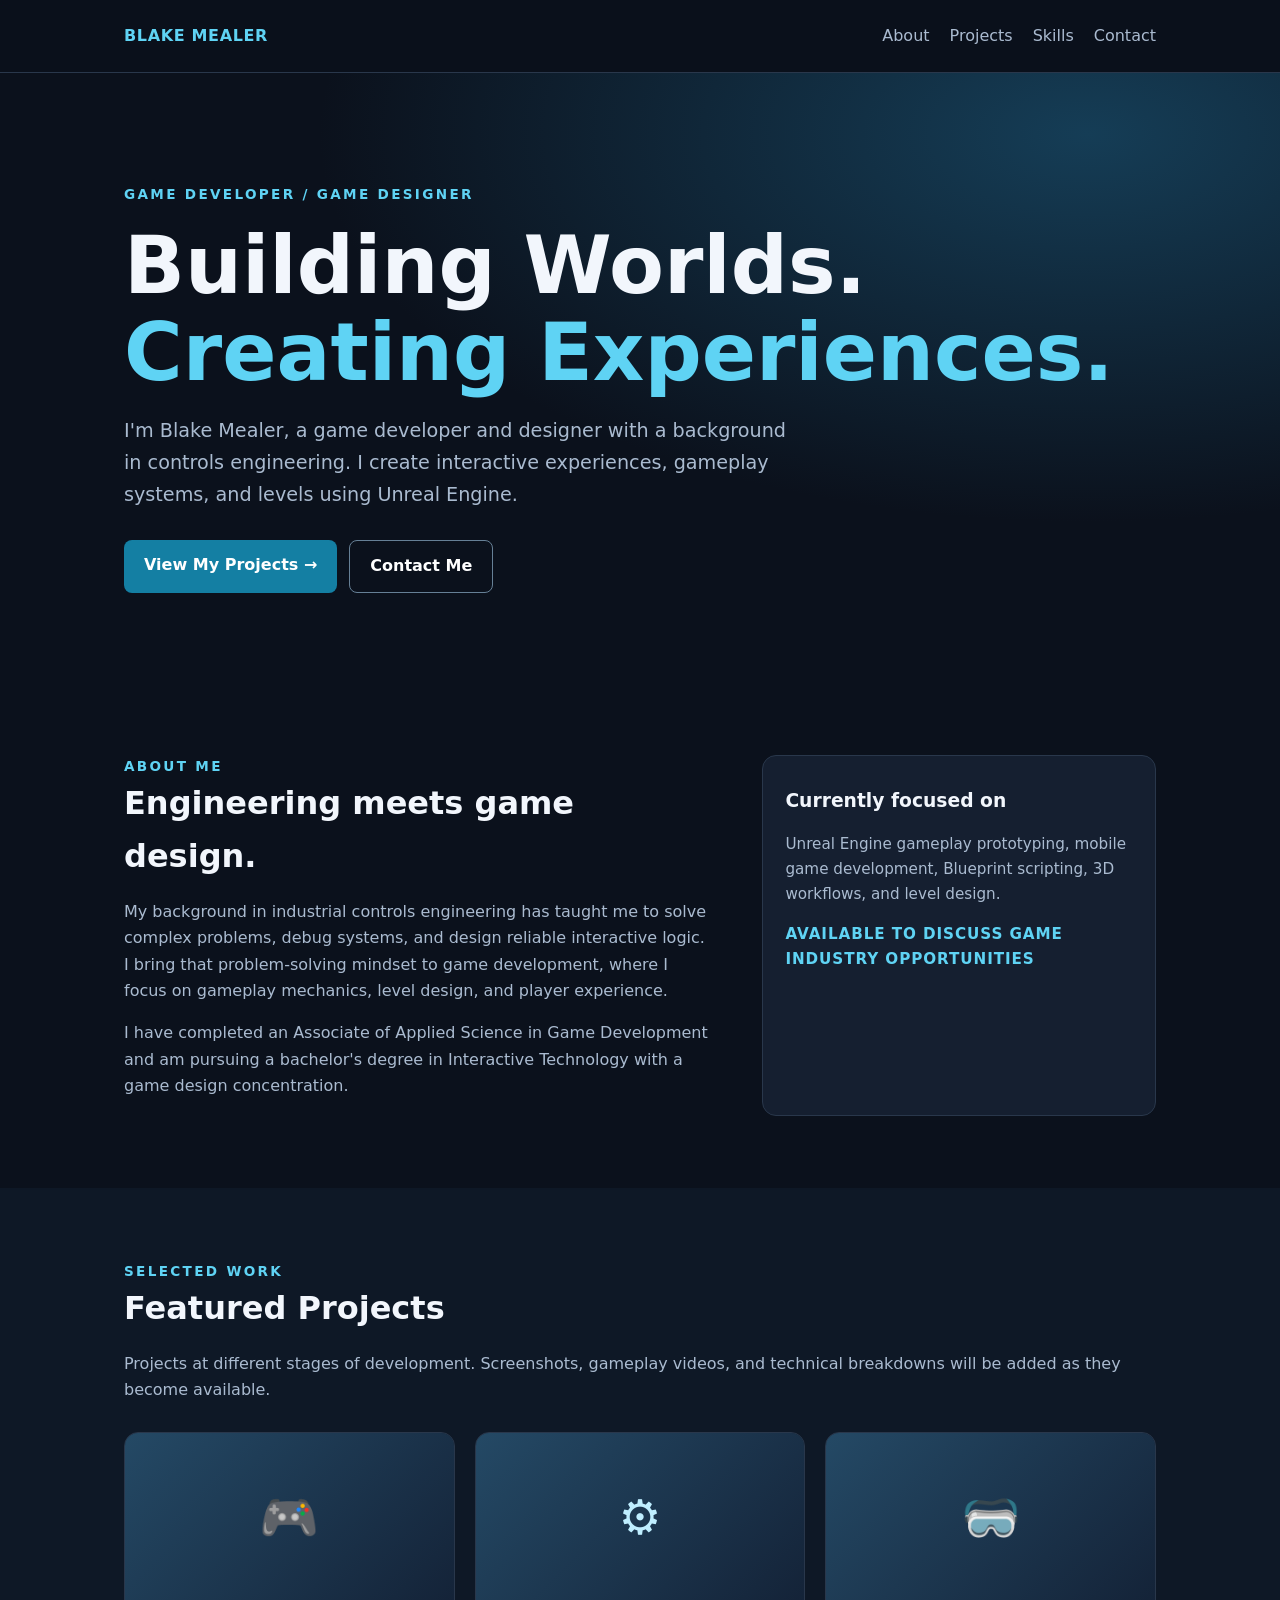
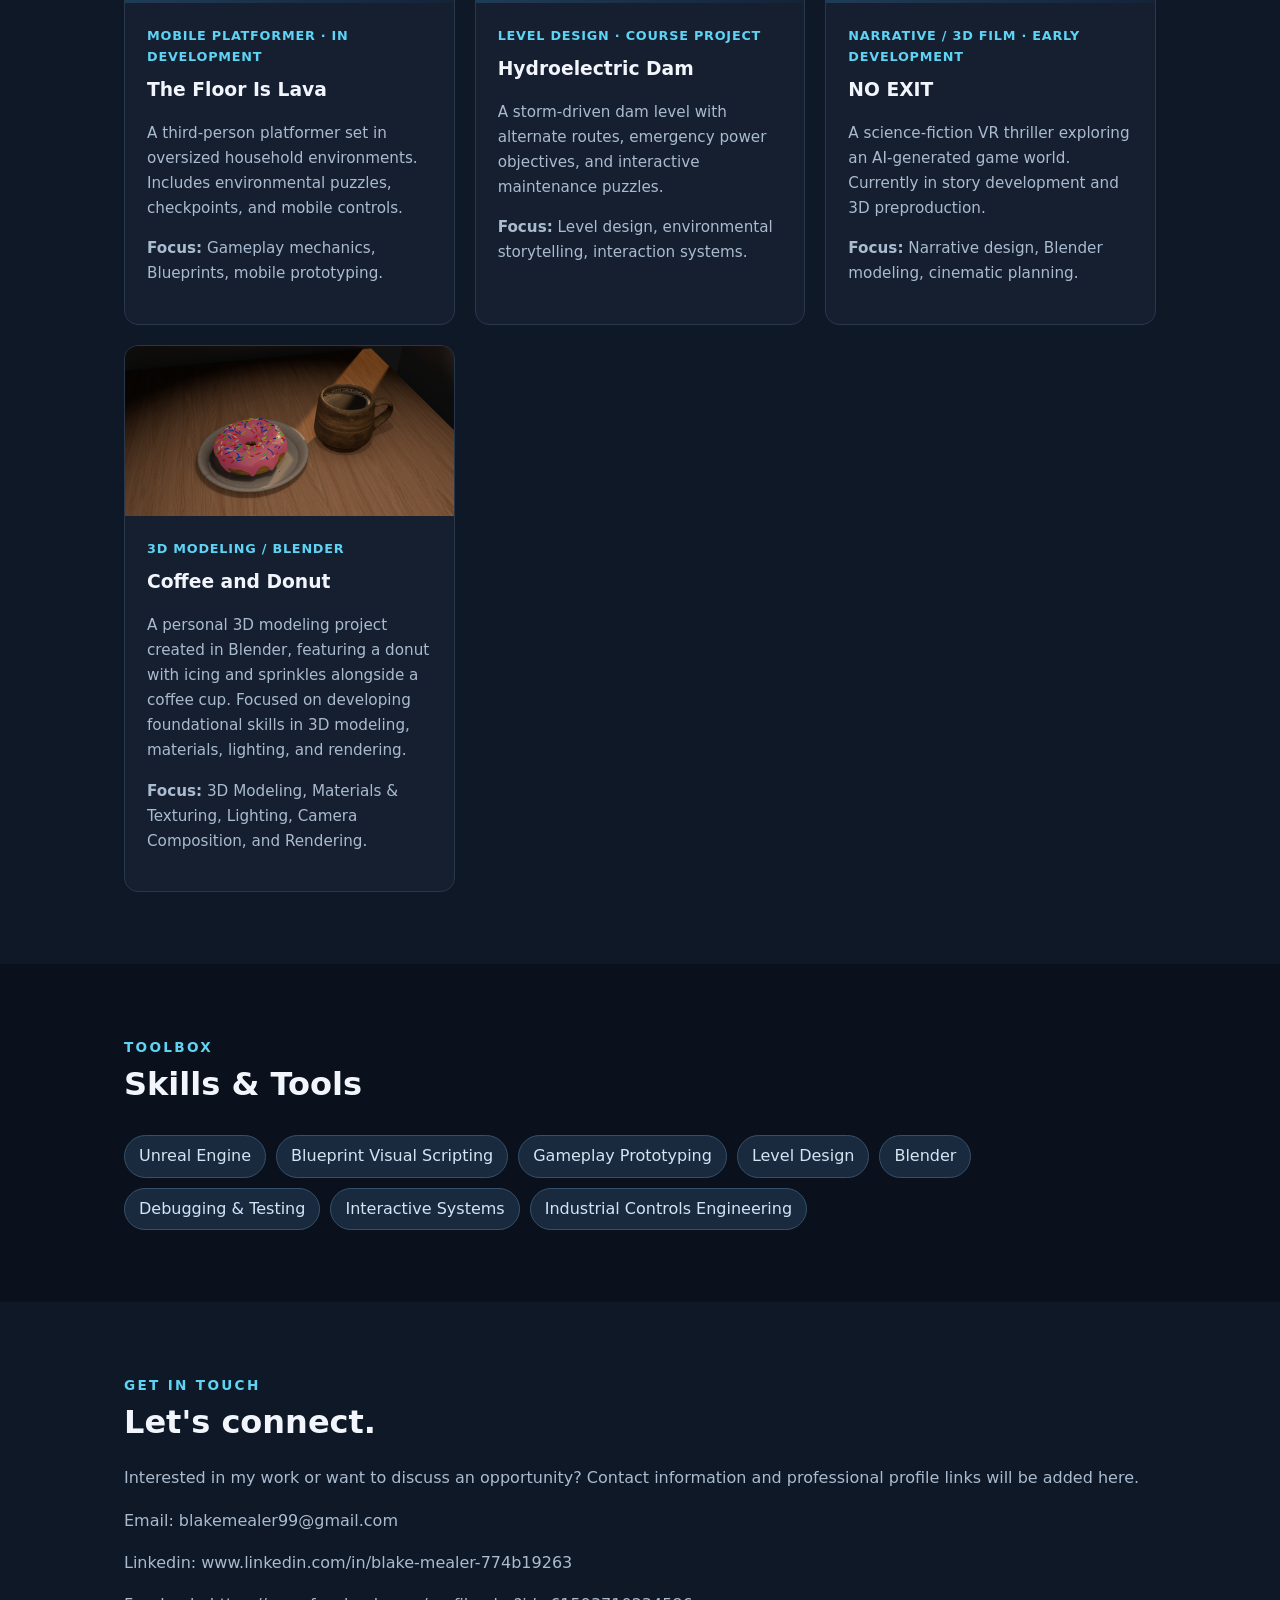
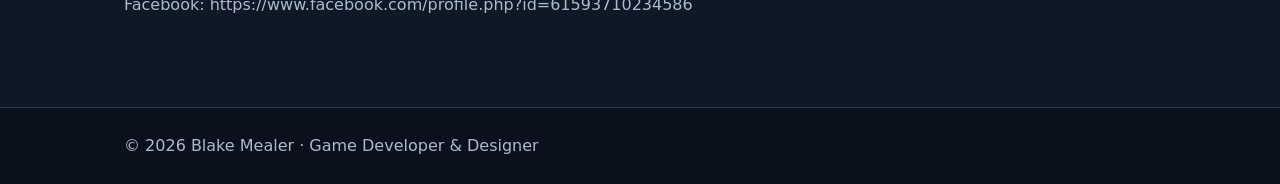
==== index.html @ 9ed9c58c "Remove duplicate footer section in index.html" ====
<!doctype html>
<html lang="en">
<head>
<meta charset="utf-8"><meta name="viewport" content="width=device-width,initial-scale=1">
<meta name="description" content="Blake Mealer — Game Developer & Designer. Unreal Engine gameplay, level design, and interactive experiences.">
<title>Blake Mealer | Game Developer & Designer</title>
<style>
:root{color-scheme:dark;--bg:#0b111c;--panel:#151f30;--line:#29374b;--text:#f2f6fc;--muted:#aabbd0;--accent:#5fd3f4}*{box-sizing:border-box}html{scroll-behavior:smooth}body{margin:0;background:var(--bg);color:var(--text);font:16px/1.65 system-ui,-apple-system,Segoe UI,sans-serif}a{color:var(--accent)}.wrap{max-width:1080px;margin:auto;padding:0 24px}header{border-bottom:1px solid var(--line);background:#0b111cef;position:sticky;top:0;z-index:2}nav{display:flex;justify-content:space-between;align-items:center;gap:18px;min-height:72px}nav strong{color:var(--accent);letter-spacing:.04em}nav .links{display:flex;gap:20px;flex-wrap:wrap}nav a{text-decoration:none;color:var(--muted)}nav a:hover{color:var(--accent)}.hero{padding:110px 0 90px;background:radial-gradient(ellipse at 85% 10%,#153d56 0%,transparent 50%)}.eyebrow{color:var(--accent);font-size:.85rem;font-weight:750;letter-spacing:.17em;text-transform:uppercase}h1{font-size:clamp(2.8rem,7vw,5rem);line-height:1.08;margin:18px 0}h1 span{color:var(--accent)}.lead{font-size:1.2rem;max-width:680px;color:var(--muted)}.buttons{display:flex;gap:12px;flex-wrap:wrap;margin-top:30px}.btn{display:inline-block;border-radius:8px;background:#147fa3;color:white;padding:12px 20px;text-decoration:none;font-weight:700}.btn.secondary{background:transparent;border:1px solid #668096}section{padding:72px 0}h2{font-size:2rem;margin:0 0 16px}p{color:var(--muted)}.grid{display:grid;grid-template-columns:repeat(3,minmax(0,1fr));gap:20px;margin-top:28px}.card{background:var(--panel);border:1px solid var(--line);border-radius:14px;overflow:hidden}.art{height:170px;display:flex;align-items:center;justify-content:center;background:linear-gradient(135deg,#244965,#142338);color:#bfeeff;font-size:3rem}.card .inner{padding:22px}.tag{color:var(--accent);font-size:.8rem;font-weight:700;letter-spacing:.06em;text-transform:uppercase}.card h3{margin:8px 0}.card p{font-size:.95rem}.chips{display:flex;flex-wrap:wrap;gap:10px;margin-top:24px}.chip{background:#192a3e;border:1px solid #34516b;border-radius:999px;padding:7px 14px;color:#d3e4f3}.split{display:grid;grid-template-columns:1.2fr .8fr;gap:48px}.muted{color:var(--muted)}footer{border-top:1px solid var(--line);padding:25px 0;color:var(--muted)}@media(max-width:750px){.grid,.split{grid-template-columns:1fr}.hero{padding:75px 0}nav{align-items:flex-start;flex-direction:column;padding:15px 0}.grid{gap:14px}section{padding:52px 0}}
</style>
</head>
<body>
<header><nav class="wrap"><strong>BLAKE MEALER</strong><div class="links"><a href="#about">About</a><a href="#projects">Projects</a><a href="#skills">Skills</a><a href="#contact">Contact</a></div></nav></header>
<main>
<div class="hero"><div class="wrap"><div class="eyebrow">Game Developer / Game Designer</div><h1>Building Worlds.<br><span>Creating Experiences.</span></h1><p class="lead">I'm Blake Mealer, a game developer and designer with a background in controls engineering. I create interactive experiences, gameplay systems, and levels using Unreal Engine.</p><div class="buttons"><a class="btn" href="#projects">View My Projects →</a><a class="btn secondary" href="#contact">Contact Me</a></div></div></div>
<section id="about"><div class="wrap split"><div><div class="eyebrow">About Me</div><h2>Engineering meets game design.</h2><p>My background in industrial controls engineering has taught me to solve complex problems, debug systems, and design reliable interactive logic. I bring that problem-solving mindset to game development, where I focus on gameplay mechanics, level design, and player experience.</p><p>I have completed an Associate of Applied Science in Game Development and am pursuing a bachelor's degree in Interactive Technology with a game design concentration.</p></div><div class="card"><div class="inner"><h3>Currently focused on</h3><p>Unreal Engine gameplay prototyping, mobile game development, Blueprint scripting, 3D workflows, and level design.</p><p class="tag">Available to discuss game industry opportunities</p></div></div></div></section>
<section id="projects" style="background:#0e1826"><div class="wrap"><div class="eyebrow">Selected Work</div><h2>Featured Projects</h2><p>Projects at different stages of development. Screenshots, gameplay videos, and technical breakdowns will be added as they become available.</p><div class="grid">
<article class="card"><div class="art" aria-hidden="true">🎮</div><div class="inner"><div class="tag">Mobile platformer · In development</div><h3>The Floor Is Lava</h3><p>A third-person platformer set in oversized household environments. Includes environmental puzzles, checkpoints, and mobile controls.</p><p><strong>Focus:</strong> Gameplay mechanics, Blueprints, mobile prototyping.</p></div></article>
<article class="card"><div class="art" aria-hidden="true">⚙️</div><div class="inner"><div class="tag">Level design · Course project</div><h3>Hydroelectric Dam</h3><p>A storm-driven dam level with alternate routes, emergency power objectives, and interactive maintenance puzzles.</p><p><strong>Focus:</strong> Level design, environmental storytelling, interaction systems.</p></div></article>
<article class="card"><div class="art" aria-hidden="true">🥽</div><div class="inner"><div class="tag">Narrative / 3D film · Early development</div><h3>NO EXIT</h3><p>A science-fiction VR thriller exploring an AI-generated game world. Currently in story development and 3D preproduction.</p><p><strong>Focus:</strong> Narrative design, Blender modeling, cinematic planning.</p></div></article>
<article class="card"><div class="art">
  <img
    src="Donut-and-Coffee.png"
    alt="Blender 3D render of a coffee up and donut"
    style="width:100%; height:100%; object-fit:cover;"
    >
</div>
  <div class="inner"><div class="tag">3D Modeling / Blender</div><h3>Coffee and Donut</h3><p>A personal 3D modeling project created in Blender, featuring a donut with icing and sprinkles alongside a coffee cup. Focused on developing foundational skills in 3D modeling, materials, lighting, and rendering.</p><p><strong>Focus:</strong> 3D Modeling, Materials &amp; Texturing, Lighting, Camera Composition, and Rendering.</p></div></article>
</div></div></section>
<section id="skills"><div class="wrap"><div class="eyebrow">Toolbox</div><h2>Skills & Tools</h2><div class="chips"><span class="chip">Unreal Engine</span><span class="chip">Blueprint Visual Scripting</span><span class="chip">Gameplay Prototyping</span><span class="chip">Level Design</span><span class="chip">Blender</span><span class="chip">Debugging & Testing</span><span class="chip">Interactive Systems</span><span class="chip">Industrial Controls Engineering</span></div></div></section>
<section id="contact" style="background:#0e1826"><div class="wrap"><div class="eyebrow">Get In Touch</div><h2>Let's connect.</h2><p>Interested in my work or want to discuss an opportunity? Contact information and professional profile links will be added here.</p><p class="muted">Email: blakemealer99@gmail.com</p>
  <p class="muted">Linkedin: www.linkedin.com/in/blake-mealer-774b19263 </p>
  <p class="muted">Facebook: https://www.facebook.com/profile.php?id=61593710234586 </p></div></section>
</main><footer><div class="wrap">© 2026 Blake Mealer · Game Developer & Designer</div></footer>
</body></html>
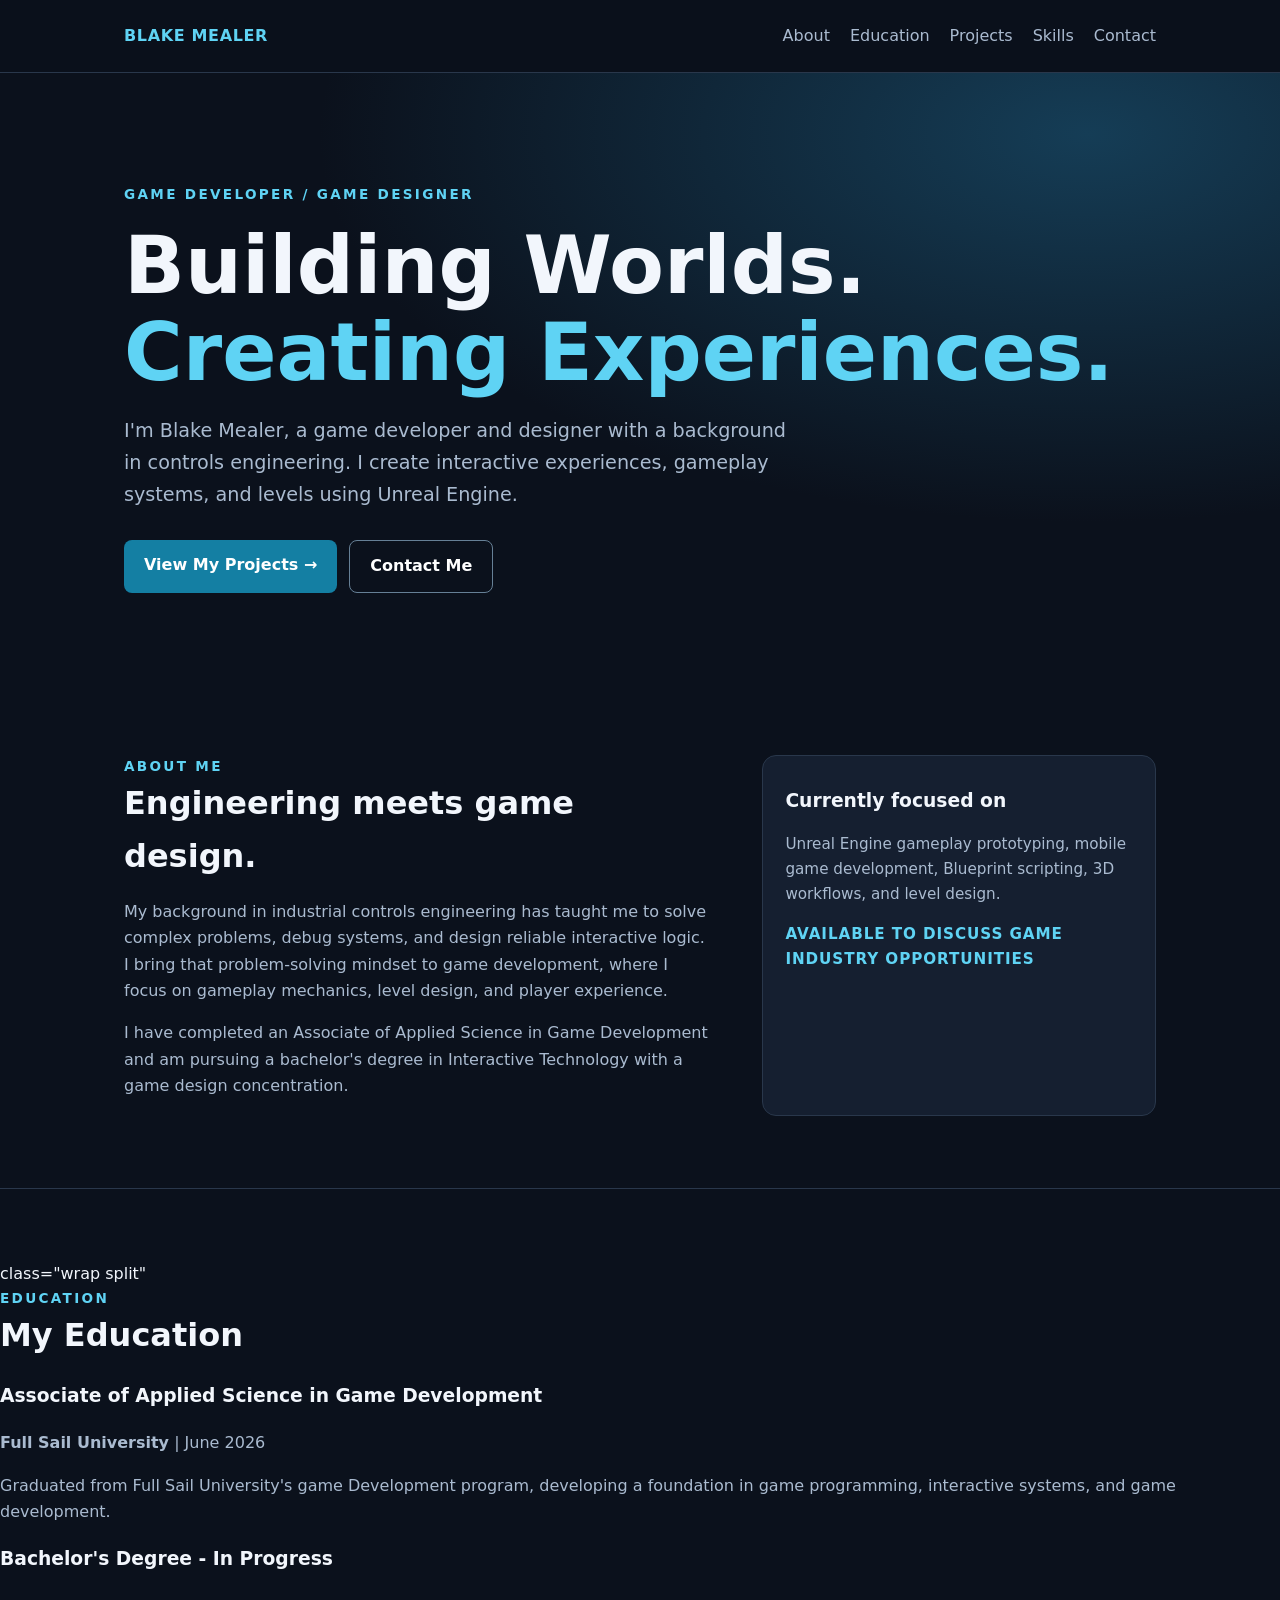
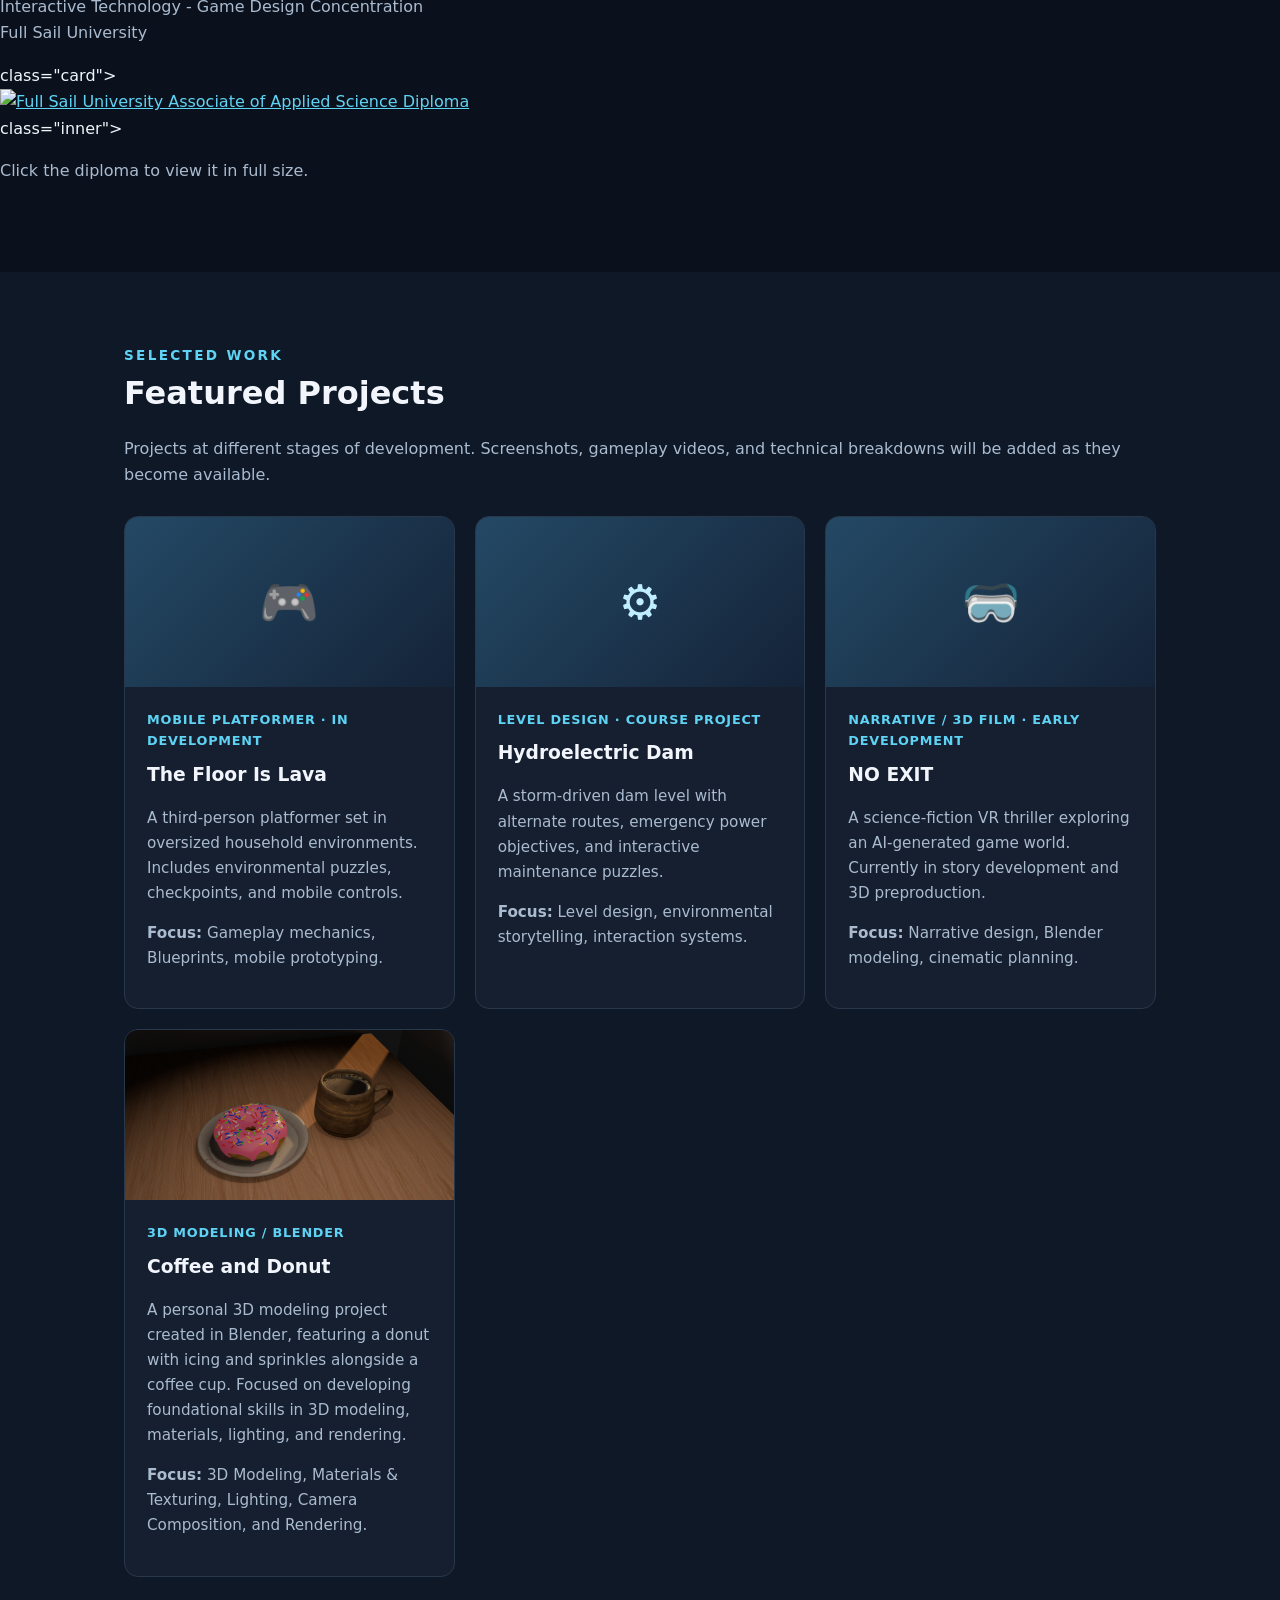
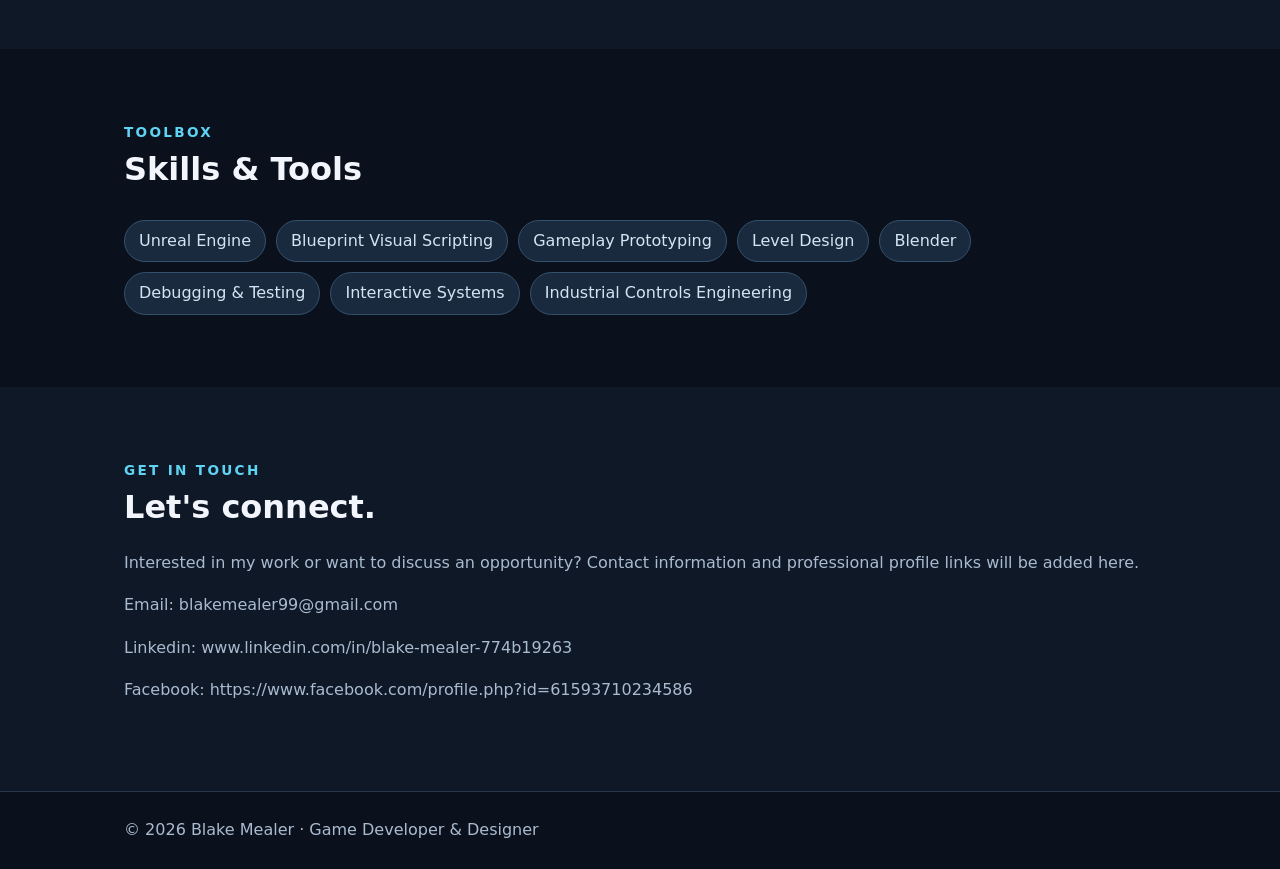
==== commit 9a6978fa: "Add education section to index.html Added education section with details about academic background." ====
--- a/index.html
+++ b/index.html
@@ -9,10 +9,46 @@
 </style>
 </head>
 <body>
-<header><nav class="wrap"><strong>BLAKE MEALER</strong><div class="links"><a href="#about">About</a><a href="#projects">Projects</a><a href="#skills">Skills</a><a href="#contact">Contact</a></div></nav></header>
+<header><nav class="wrap"><strong>BLAKE MEALER</strong><div class="links"><a href="#about">About</a><a href="3education">Education</a><a href="#projects">Projects</a><a href="#skills">Skills</a><a href="#contact">Contact</a></div></nav></header>
 <main>
 <div class="hero"><div class="wrap"><div class="eyebrow">Game Developer / Game Designer</div><h1>Building Worlds.<br><span>Creating Experiences.</span></h1><p class="lead">I'm Blake Mealer, a game developer and designer with a background in controls engineering. I create interactive experiences, gameplay systems, and levels using Unreal Engine.</p><div class="buttons"><a class="btn" href="#projects">View My Projects →</a><a class="btn secondary" href="#contact">Contact Me</a></div></div></div>
 <section id="about"><div class="wrap split"><div><div class="eyebrow">About Me</div><h2>Engineering meets game design.</h2><p>My background in industrial controls engineering has taught me to solve complex problems, debug systems, and design reliable interactive logic. I bring that problem-solving mindset to game development, where I focus on gameplay mechanics, level design, and player experience.</p><p>I have completed an Associate of Applied Science in Game Development and am pursuing a bachelor's degree in Interactive Technology with a game design concentration.</p></div><div class="card"><div class="inner"><h3>Currently focused on</h3><p>Unreal Engine gameplay prototyping, mobile game development, Blueprint scripting, 3D workflows, and level design.</p><p class="tag">Available to discuss game industry opportunities</p></div></div></div></section>
+
+<section id="education" style="border-top:1px solid #29374b;">
+  <div> class="wrap split"</div>
+
+    <div>
+      <div class="eyebrow">Education</div>
+      <h2>My Education</h2>
+
+      <h3>Associate of Applied Science in Game Development</h3>
+      <p><strong>Full Sail University</strong> | June 2026</p>
+      <p>
+        Graduated from Full Sail University's game Development program, developing a foundation in game programming, interactive systems, and game development.
+      </p>
+
+      <h3>Bachelor's Degree - In Progress</h3>
+      <p>
+        Interactive Technology - Game Design Concentration<br>
+        Full Sail University
+      </p>
+    </div>
+
+    <div> class="card">
+      <a href="degree.jpeg" target="_blank" rel="noopener noreferrer">
+    <img
+      src="degree.jpeg"
+      alt="Full Sail University Associate of Applied Science Diploma"
+      style="display:block;width;100%;height:auto;"
+    >
+      </a>
+      <div> class="inner">
+        <p>Click the diploma to view it in full size.</p>
+      </div>
+    </div>
+
+  </div>
+</section>
 <section id="projects" style="background:#0e1826"><div class="wrap"><div class="eyebrow">Selected Work</div><h2>Featured Projects</h2><p>Projects at different stages of development. Screenshots, gameplay videos, and technical breakdowns will be added as they become available.</p><div class="grid">
 <article class="card"><div class="art" aria-hidden="true">🎮</div><div class="inner"><div class="tag">Mobile platformer · In development</div><h3>The Floor Is Lava</h3><p>A third-person platformer set in oversized household environments. Includes environmental puzzles, checkpoints, and mobile controls.</p><p><strong>Focus:</strong> Gameplay mechanics, Blueprints, mobile prototyping.</p></div></article>
 <article class="card"><div class="art" aria-hidden="true">⚙️</div><div class="inner"><div class="tag">Level design · Course project</div><h3>Hydroelectric Dam</h3><p>A storm-driven dam level with alternate routes, emergency power objectives, and interactive maintenance puzzles.</p><p><strong>Focus:</strong> Level design, environmental storytelling, interaction systems.</p></div></article>
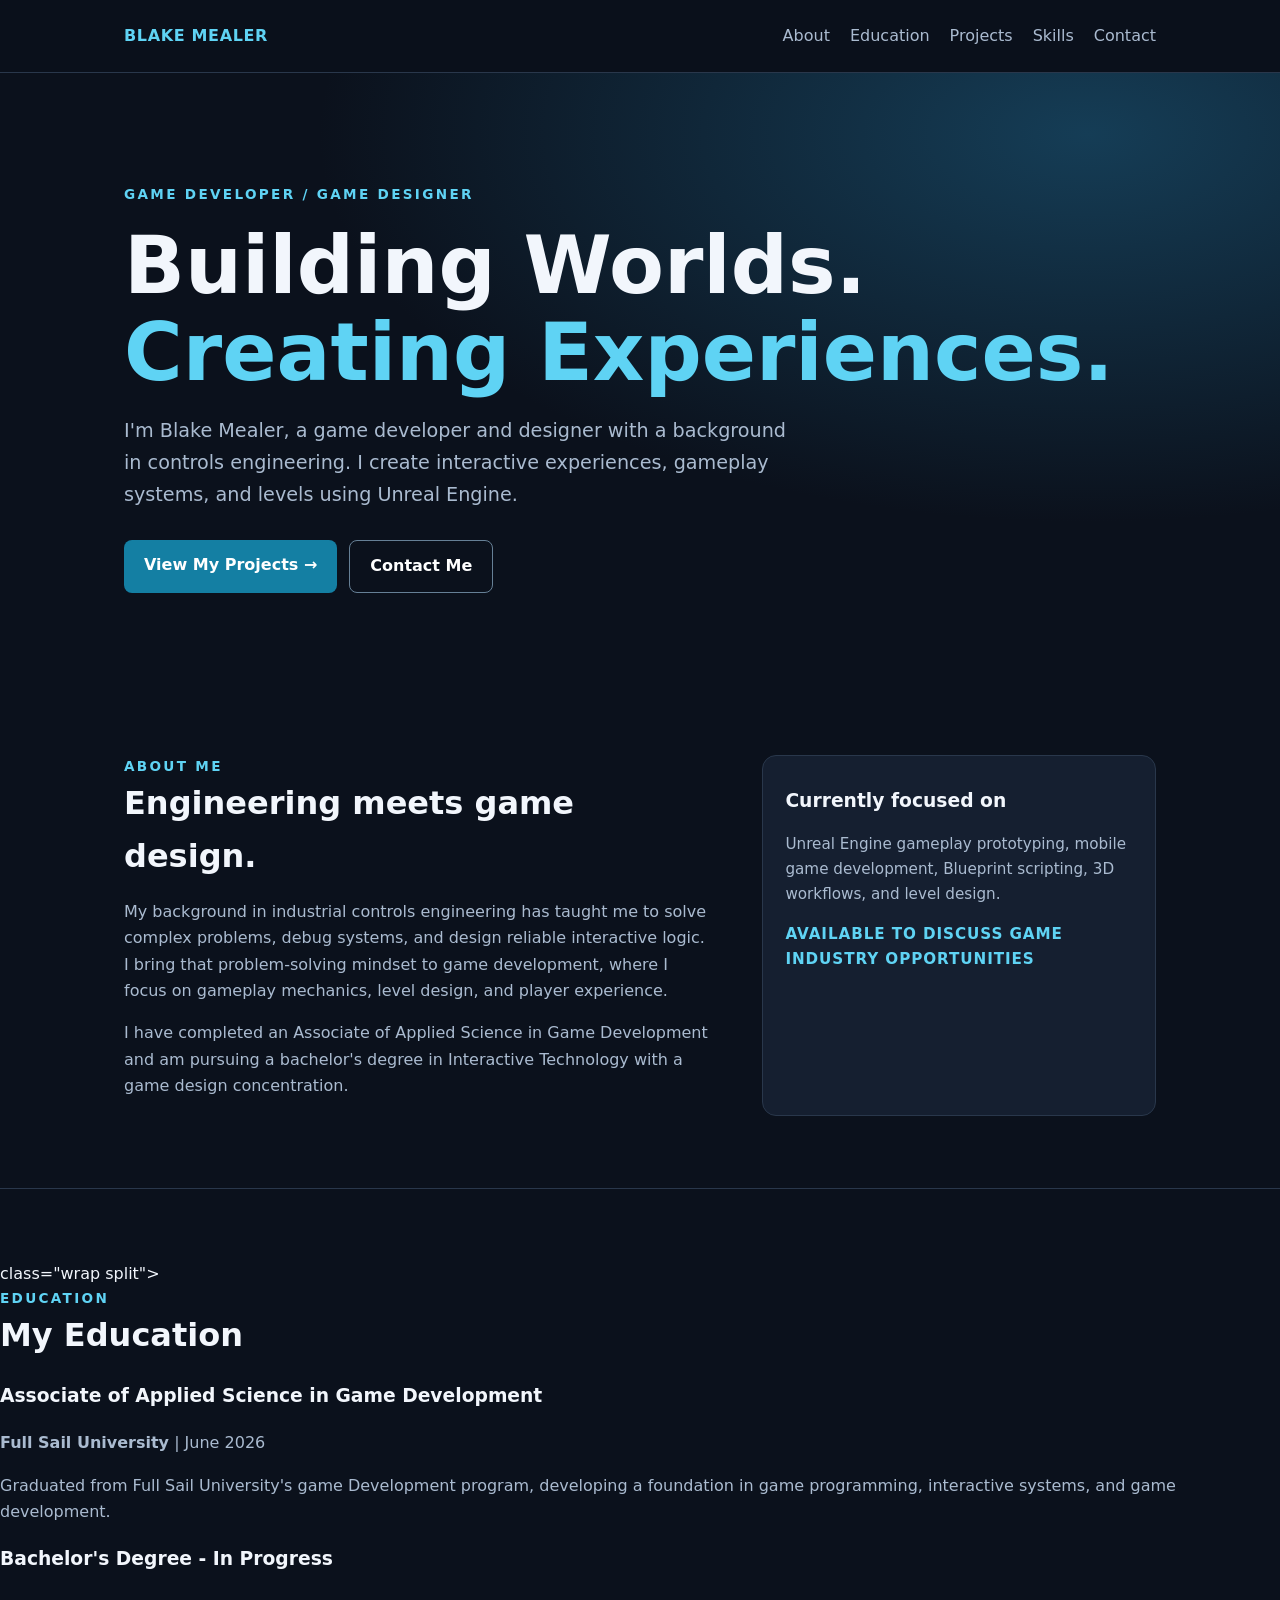
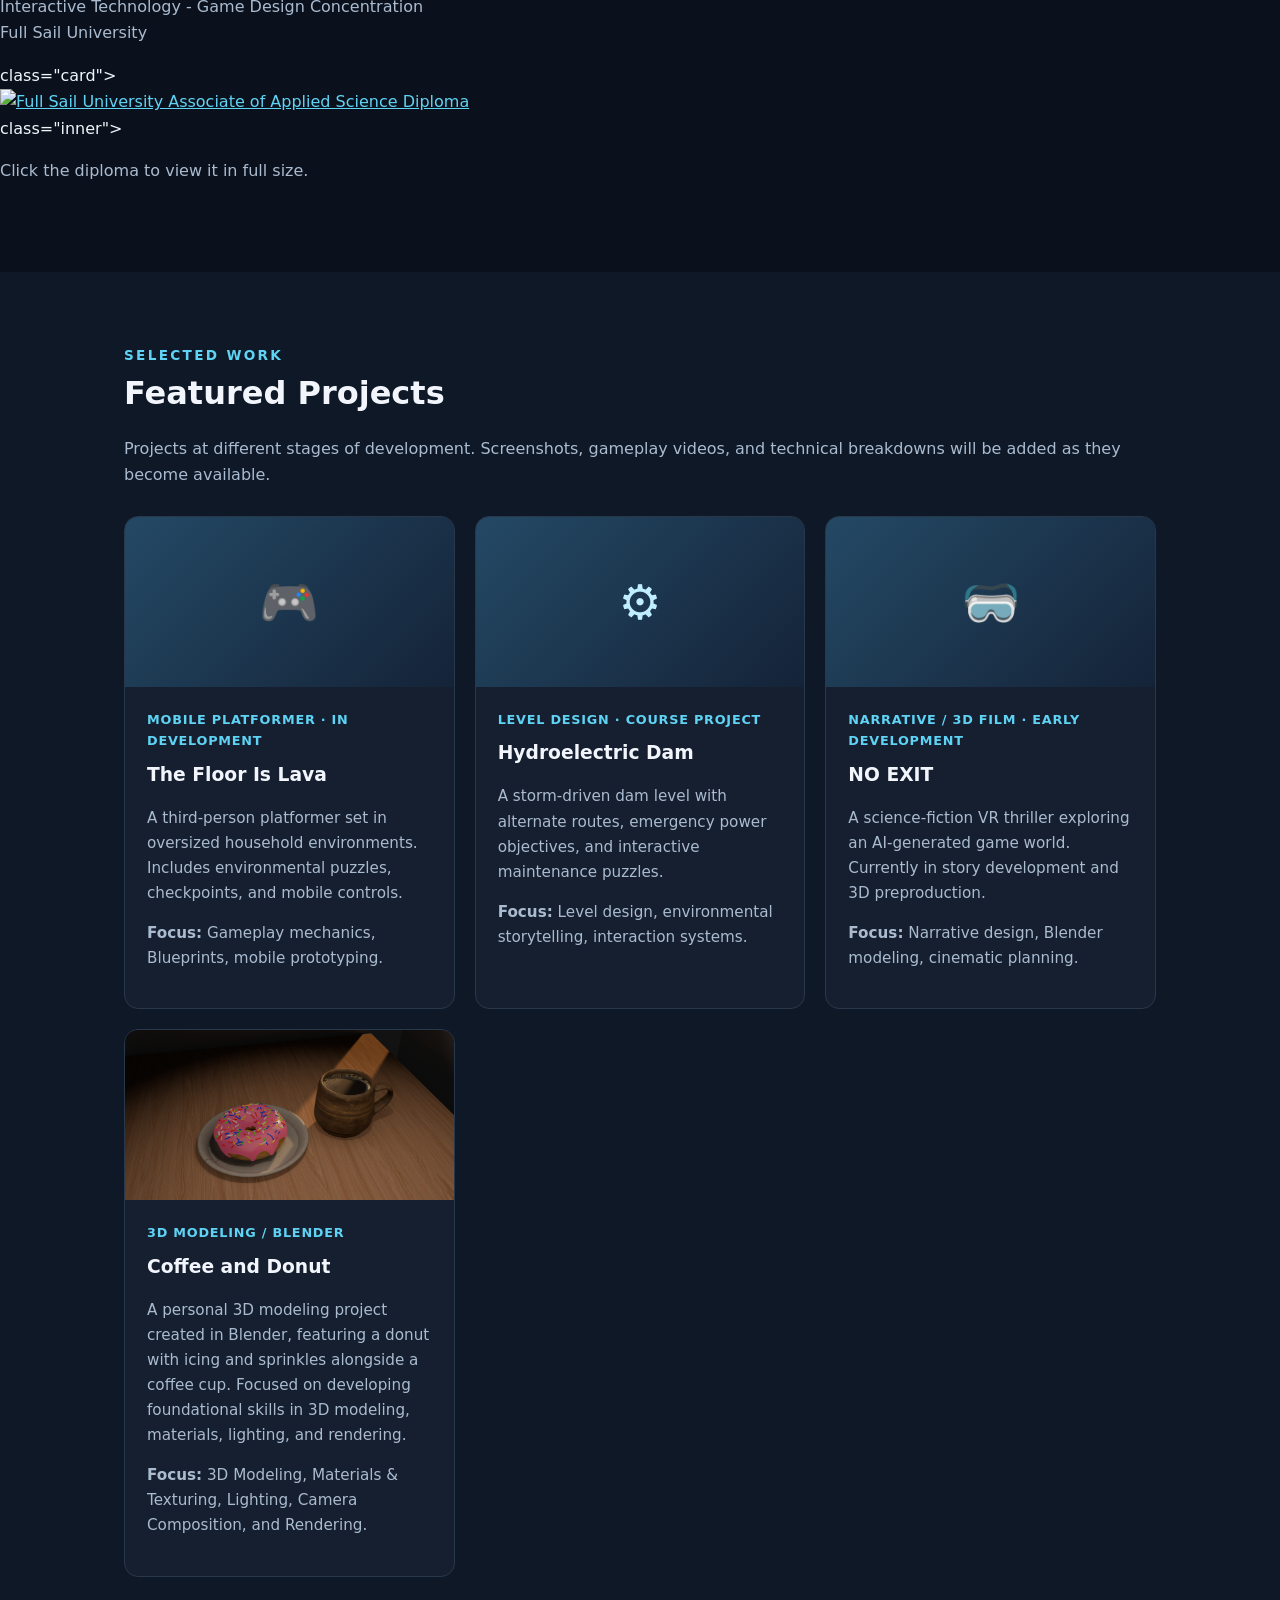
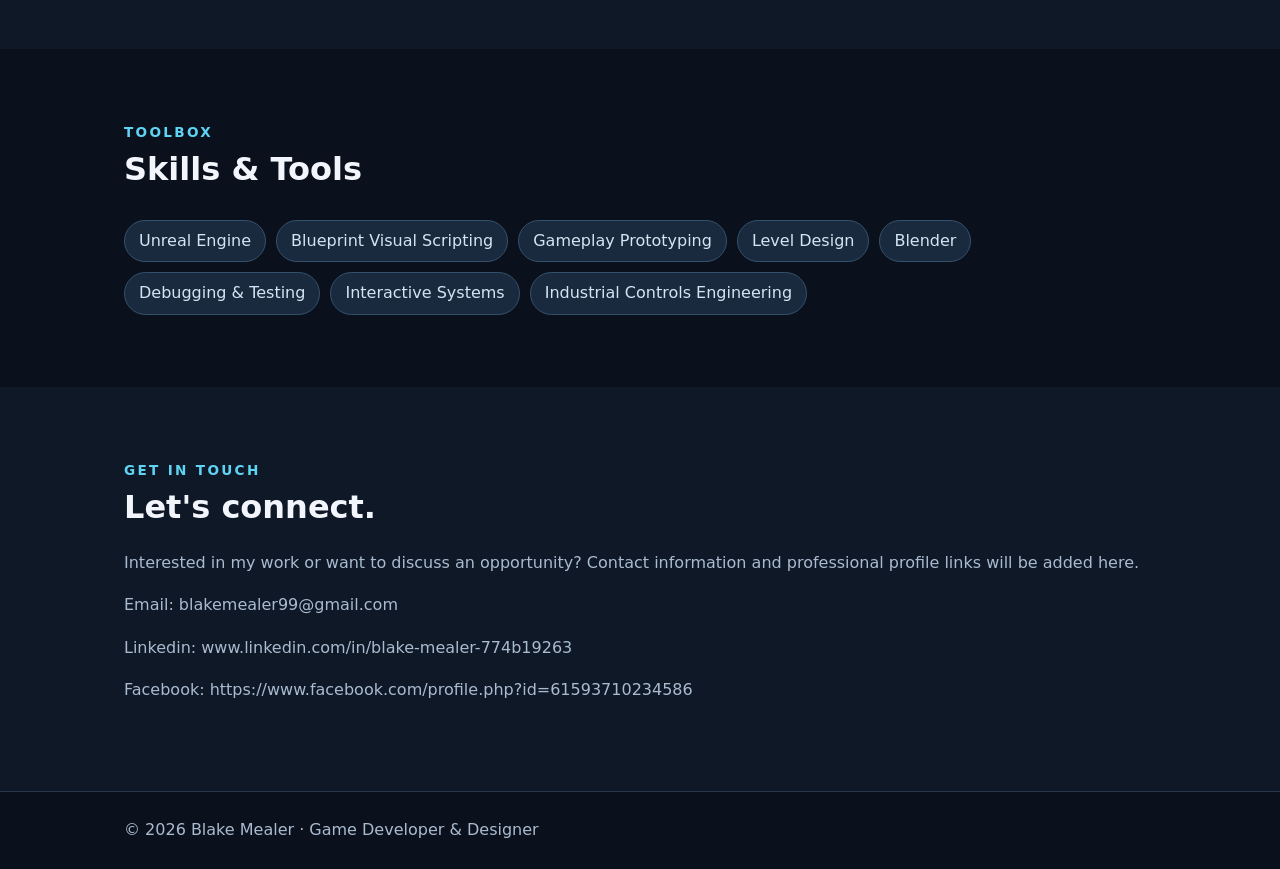
==== commit 6a0556ef: "Fix HTML structure and update education section" ====
--- a/index.html
+++ b/index.html
@@ -9,13 +9,13 @@
 </style>
 </head>
 <body>
-<header><nav class="wrap"><strong>BLAKE MEALER</strong><div class="links"><a href="#about">About</a><a href="3education">Education</a><a href="#projects">Projects</a><a href="#skills">Skills</a><a href="#contact">Contact</a></div></nav></header>
+<header><nav class="wrap"><strong>BLAKE MEALER</strong><div class="links"><a href="#about">About</a><a href="#education">Education</a><a href="#projects">Projects</a><a href="#skills">Skills</a><a href="#contact">Contact</a></div></nav></header>
 <main>
 <div class="hero"><div class="wrap"><div class="eyebrow">Game Developer / Game Designer</div><h1>Building Worlds.<br><span>Creating Experiences.</span></h1><p class="lead">I'm Blake Mealer, a game developer and designer with a background in controls engineering. I create interactive experiences, gameplay systems, and levels using Unreal Engine.</p><div class="buttons"><a class="btn" href="#projects">View My Projects →</a><a class="btn secondary" href="#contact">Contact Me</a></div></div></div>
 <section id="about"><div class="wrap split"><div><div class="eyebrow">About Me</div><h2>Engineering meets game design.</h2><p>My background in industrial controls engineering has taught me to solve complex problems, debug systems, and design reliable interactive logic. I bring that problem-solving mindset to game development, where I focus on gameplay mechanics, level design, and player experience.</p><p>I have completed an Associate of Applied Science in Game Development and am pursuing a bachelor's degree in Interactive Technology with a game design concentration.</p></div><div class="card"><div class="inner"><h3>Currently focused on</h3><p>Unreal Engine gameplay prototyping, mobile game development, Blueprint scripting, 3D workflows, and level design.</p><p class="tag">Available to discuss game industry opportunities</p></div></div></div></section>
 
 <section id="education" style="border-top:1px solid #29374b;">
-  <div> class="wrap split"</div>
+  <div> class="wrap split">
 
     <div>
       <div class="eyebrow">Education</div>
@@ -37,9 +37,9 @@
     <div> class="card">
       <a href="degree.jpeg" target="_blank" rel="noopener noreferrer">
     <img
-      src="degree.jpeg"
+      src="AAASD Game Dev. Degree.jpeg"
       alt="Full Sail University Associate of Applied Science Diploma"
-      style="display:block;width;100%;height:auto;"
+      style="display:block;width:100%;height:auto;"
     >
       </a>
       <div> class="inner">
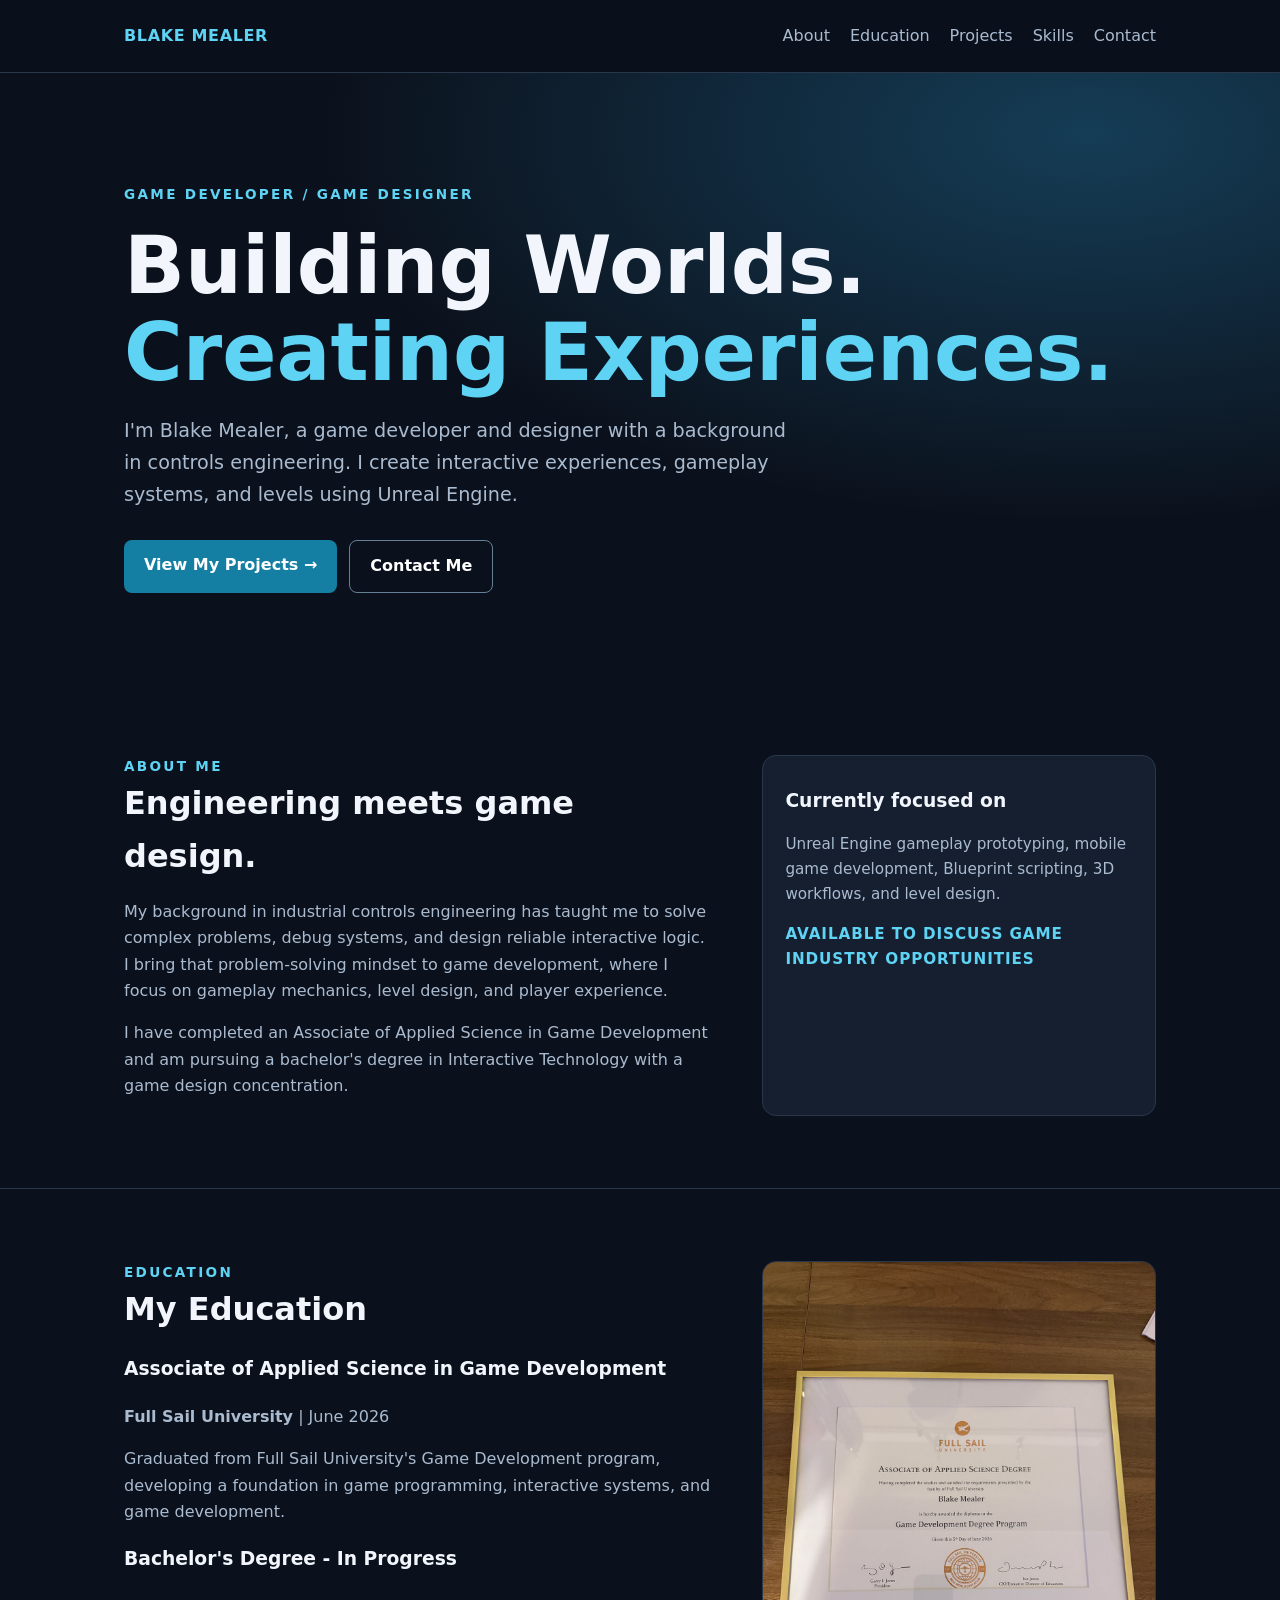
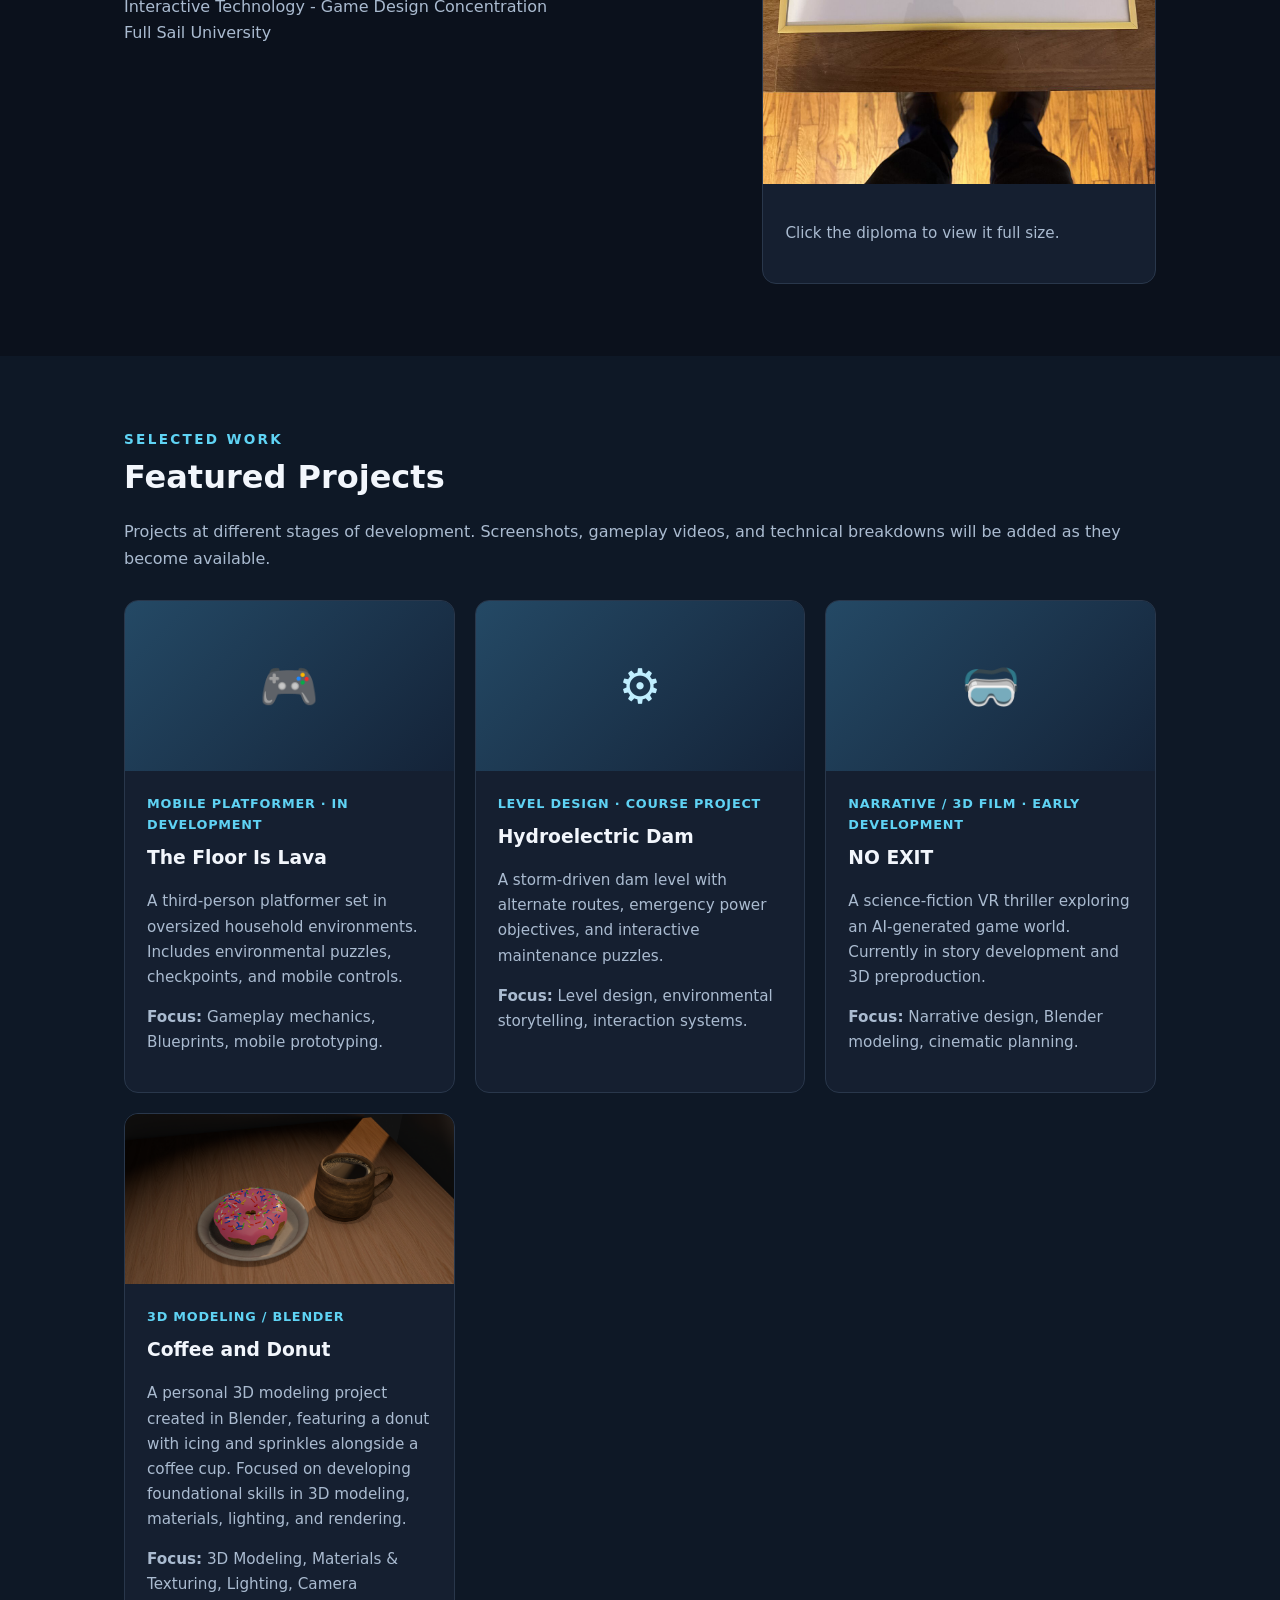
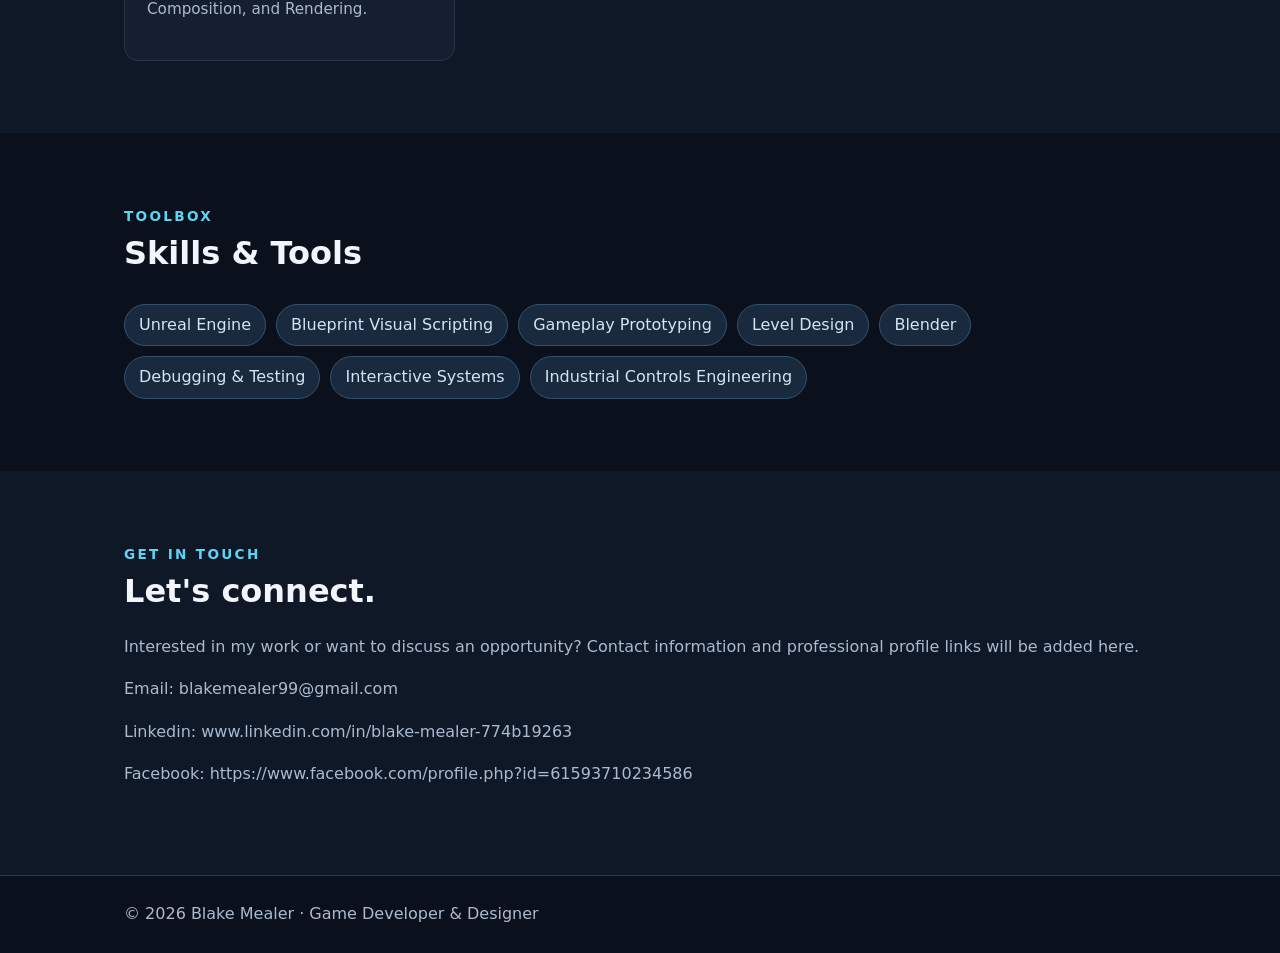
==== commit afeafb2b: "Refactor education section layout and content Updated education section with improved formatting and" ====
--- a/index.html
+++ b/index.html
@@ -14,17 +14,22 @@
 <div class="hero"><div class="wrap"><div class="eyebrow">Game Developer / Game Designer</div><h1>Building Worlds.<br><span>Creating Experiences.</span></h1><p class="lead">I'm Blake Mealer, a game developer and designer with a background in controls engineering. I create interactive experiences, gameplay systems, and levels using Unreal Engine.</p><div class="buttons"><a class="btn" href="#projects">View My Projects →</a><a class="btn secondary" href="#contact">Contact Me</a></div></div></div>
 <section id="about"><div class="wrap split"><div><div class="eyebrow">About Me</div><h2>Engineering meets game design.</h2><p>My background in industrial controls engineering has taught me to solve complex problems, debug systems, and design reliable interactive logic. I bring that problem-solving mindset to game development, where I focus on gameplay mechanics, level design, and player experience.</p><p>I have completed an Associate of Applied Science in Game Development and am pursuing a bachelor's degree in Interactive Technology with a game design concentration.</p></div><div class="card"><div class="inner"><h3>Currently focused on</h3><p>Unreal Engine gameplay prototyping, mobile game development, Blueprint scripting, 3D workflows, and level design.</p><p class="tag">Available to discuss game industry opportunities</p></div></div></div></section>
 
+
 <section id="education" style="border-top:1px solid #29374b;">
-  <div> class="wrap split">
+  <div class="wrap split">
 
+    <!-- LEFT SIDE: Education information -->
     <div>
       <div class="eyebrow">Education</div>
       <h2>My Education</h2>
 
       <h3>Associate of Applied Science in Game Development</h3>
       <p><strong>Full Sail University</strong> | June 2026</p>
+
       <p>
-        Graduated from Full Sail University's game Development program, developing a foundation in game programming, interactive systems, and game development.
+        Graduated from Full Sail University's Game Development
+        program, developing a foundation in game programming,
+        interactive systems, and game development.
       </p>
 
       <h3>Bachelor's Degree - In Progress</h3>
@@ -34,21 +39,24 @@
       </p>
     </div>
 
-    <div> class="card">
+    <!-- RIGHT SIDE: Diploma picture -->
+    <div class="card">
       <a href="degree.jpeg" target="_blank" rel="noopener noreferrer">
-    <img
-      src="AAASD Game Dev. Degree.jpeg"
-      alt="Full Sail University Associate of Applied Science Diploma"
-      style="display:block;width:100%;height:auto;"
-    >
+        <img
+          src="AASD Game Dev. Degree.jpeg"
+          alt="Full Sail University Associate of Applied Science Diploma"
+          style="display:block;width:100%;height:auto;"
+        >
       </a>
-      <div> class="inner">
-        <p>Click the diploma to view it in full size.</p>
+
+      <div class="inner">
+        <p>Click the diploma to view it full size.</p>
       </div>
     </div>
 
   </div>
 </section>
+
 <section id="projects" style="background:#0e1826"><div class="wrap"><div class="eyebrow">Selected Work</div><h2>Featured Projects</h2><p>Projects at different stages of development. Screenshots, gameplay videos, and technical breakdowns will be added as they become available.</p><div class="grid">
 <article class="card"><div class="art" aria-hidden="true">🎮</div><div class="inner"><div class="tag">Mobile platformer · In development</div><h3>The Floor Is Lava</h3><p>A third-person platformer set in oversized household environments. Includes environmental puzzles, checkpoints, and mobile controls.</p><p><strong>Focus:</strong> Gameplay mechanics, Blueprints, mobile prototyping.</p></div></article>
 <article class="card"><div class="art" aria-hidden="true">⚙️</div><div class="inner"><div class="tag">Level design · Course project</div><h3>Hydroelectric Dam</h3><p>A storm-driven dam level with alternate routes, emergency power objectives, and interactive maintenance puzzles.</p><p><strong>Focus:</strong> Level design, environmental storytelling, interaction systems.</p></div></article>
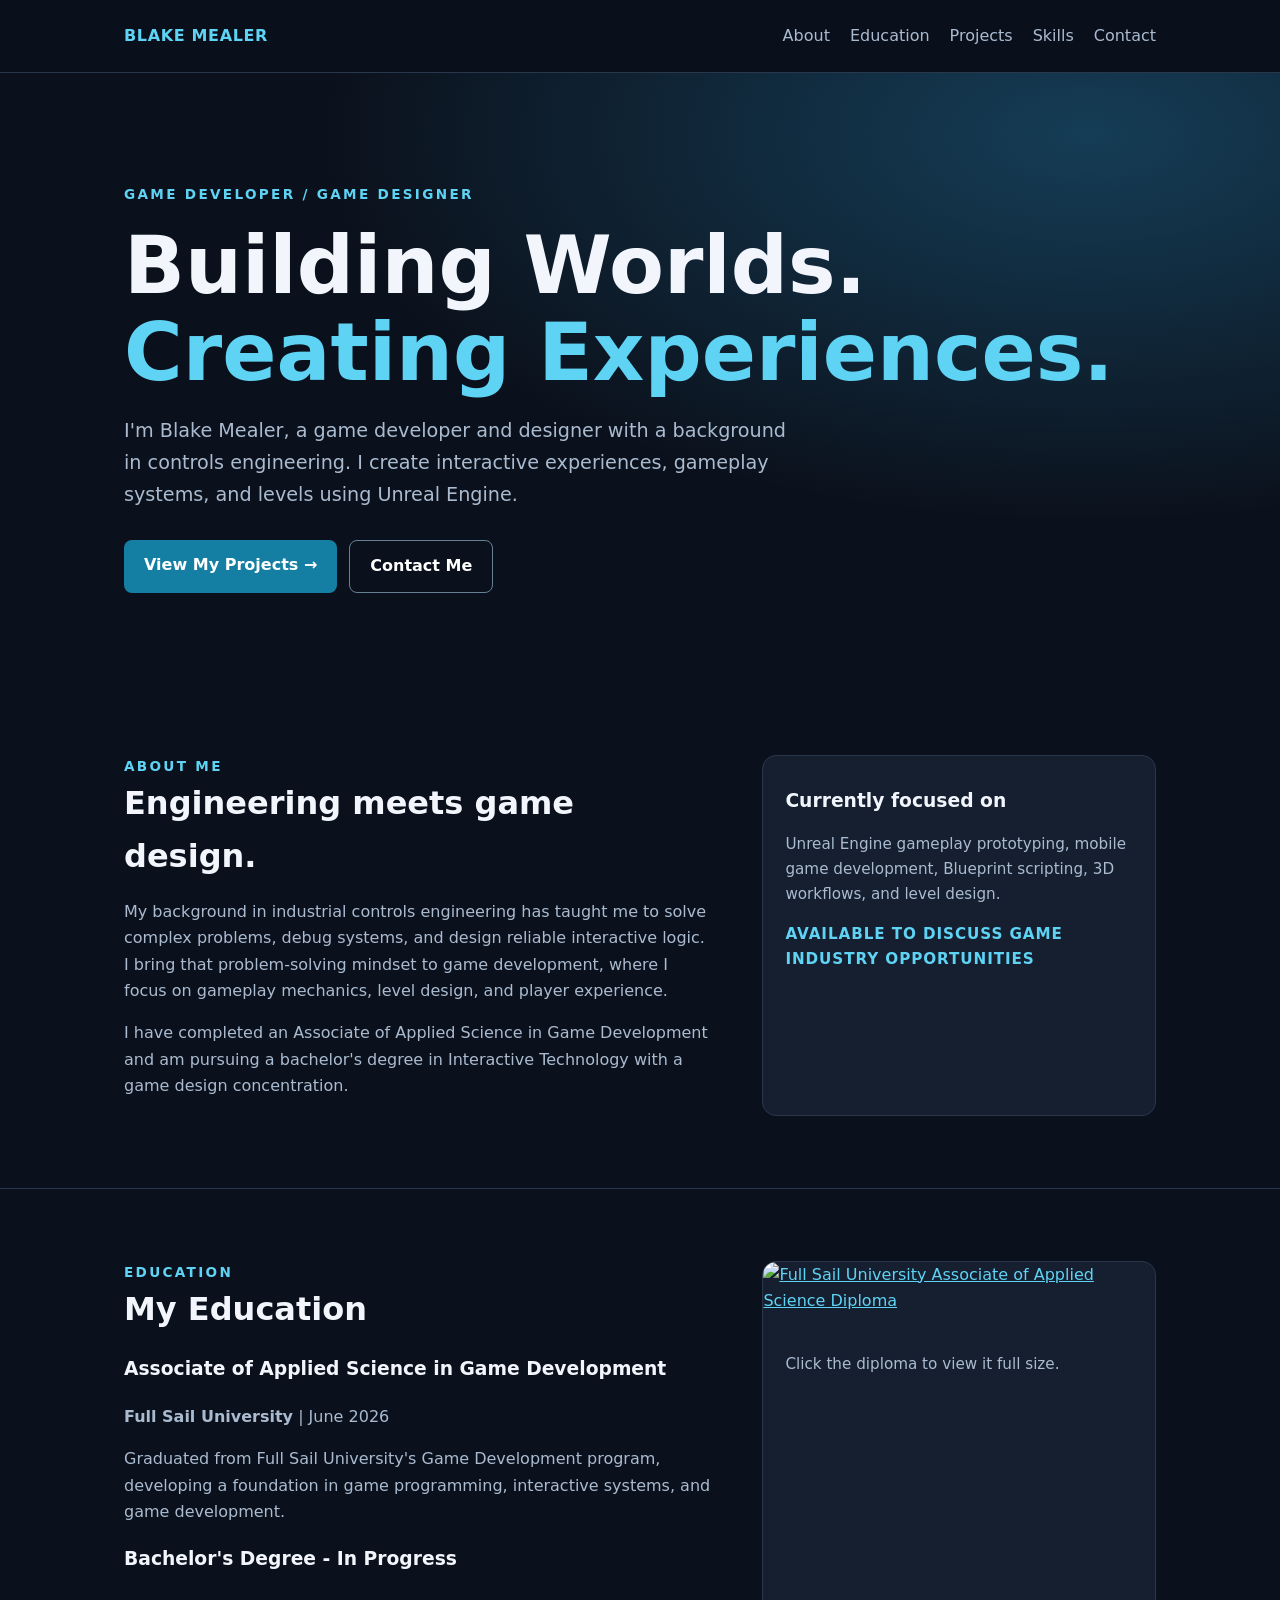
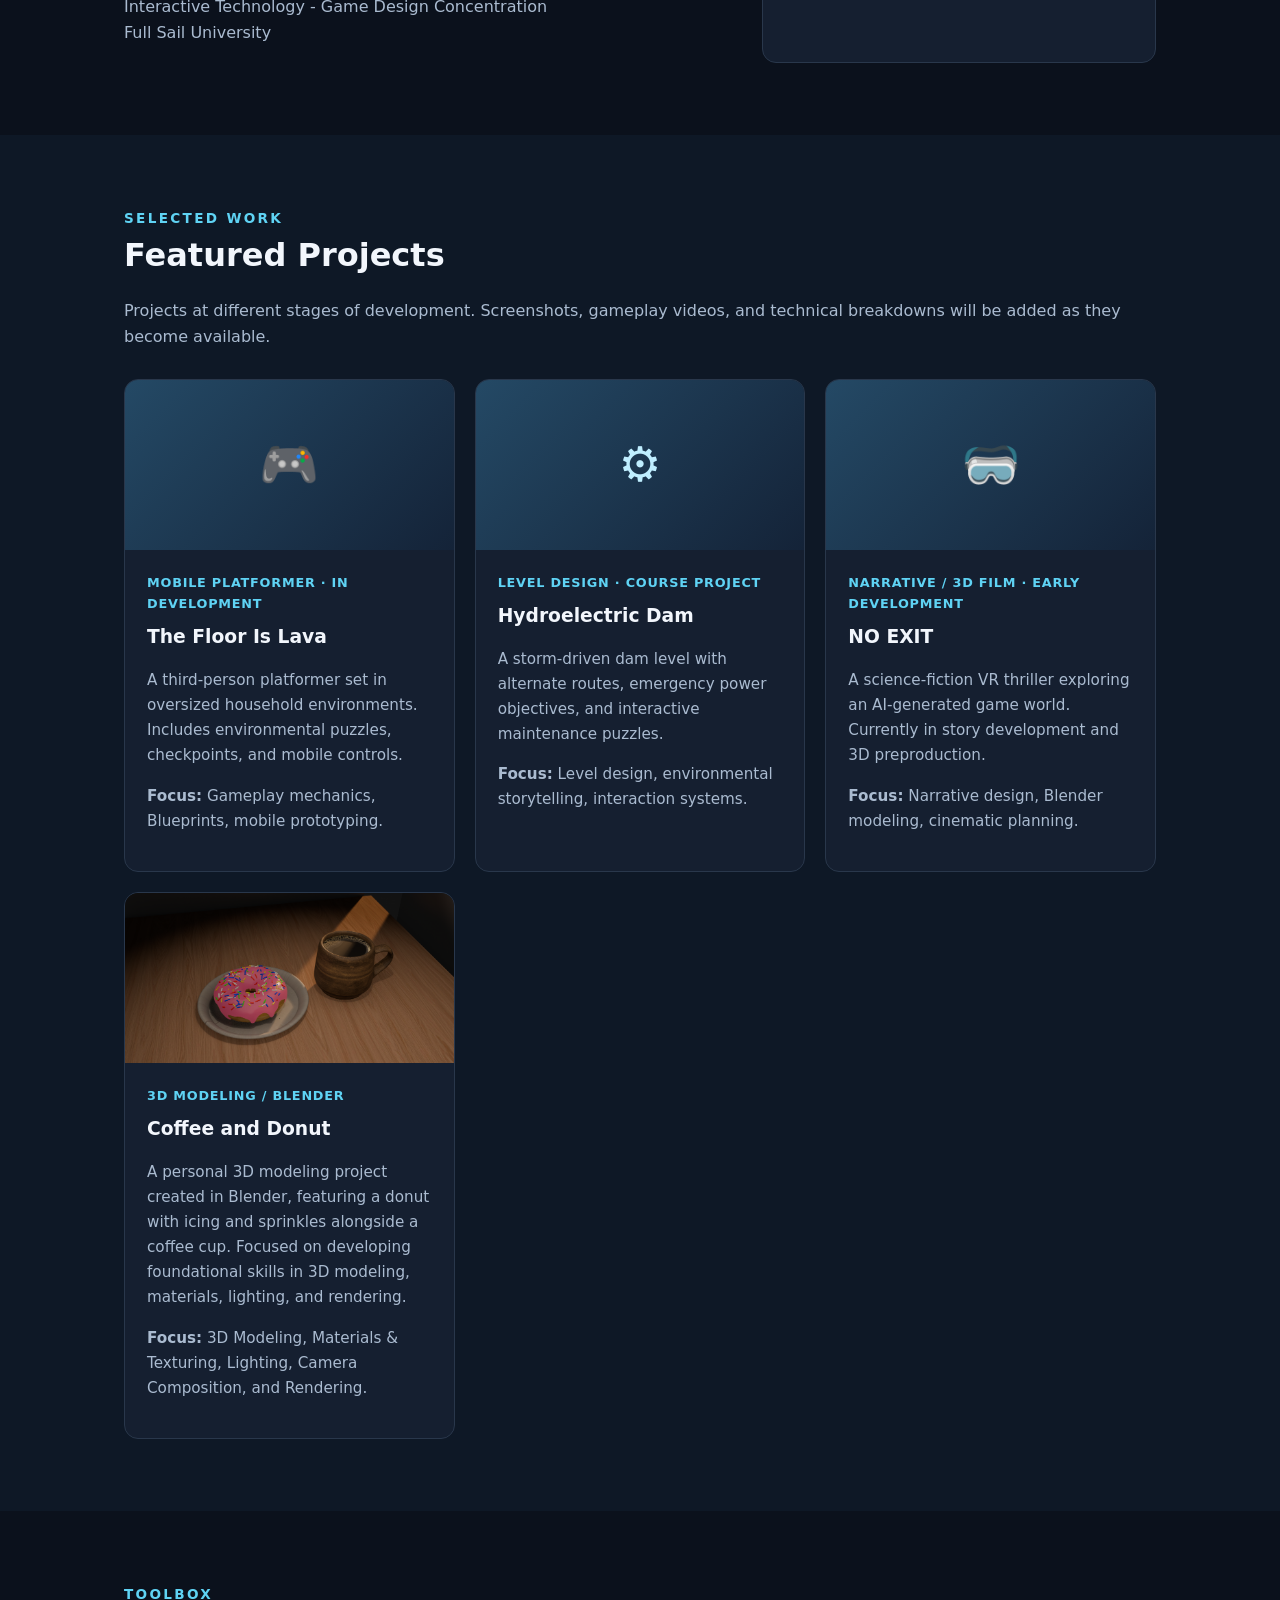
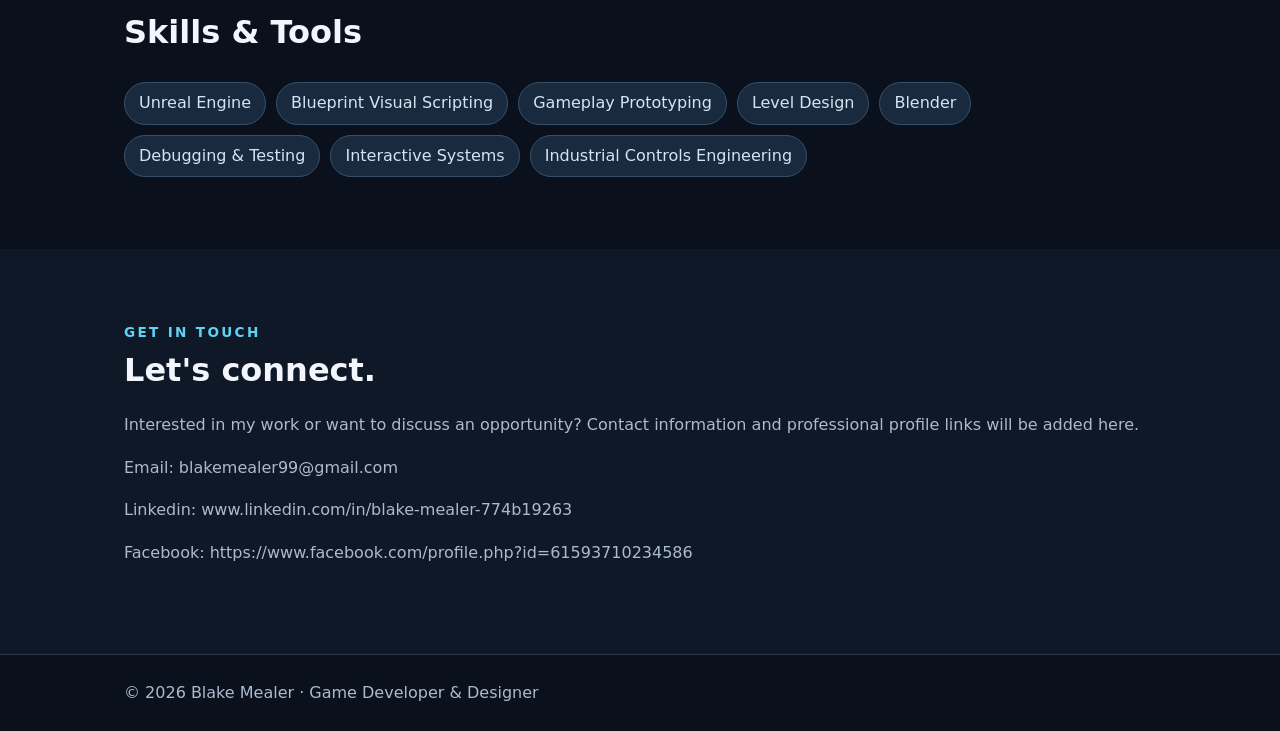
==== commit 889c1d22: "Update image source for diploma picture" ====
--- a/index.html
+++ b/index.html
@@ -43,7 +43,7 @@
     <div class="card">
       <a href="degree.jpeg" target="_blank" rel="noopener noreferrer">
         <img
-          src="AASD Game Dev. Degree.jpeg"
+          src="Degree.jpeg"
           alt="Full Sail University Associate of Applied Science Diploma"
           style="display:block;width:100%;height:auto;"
         >
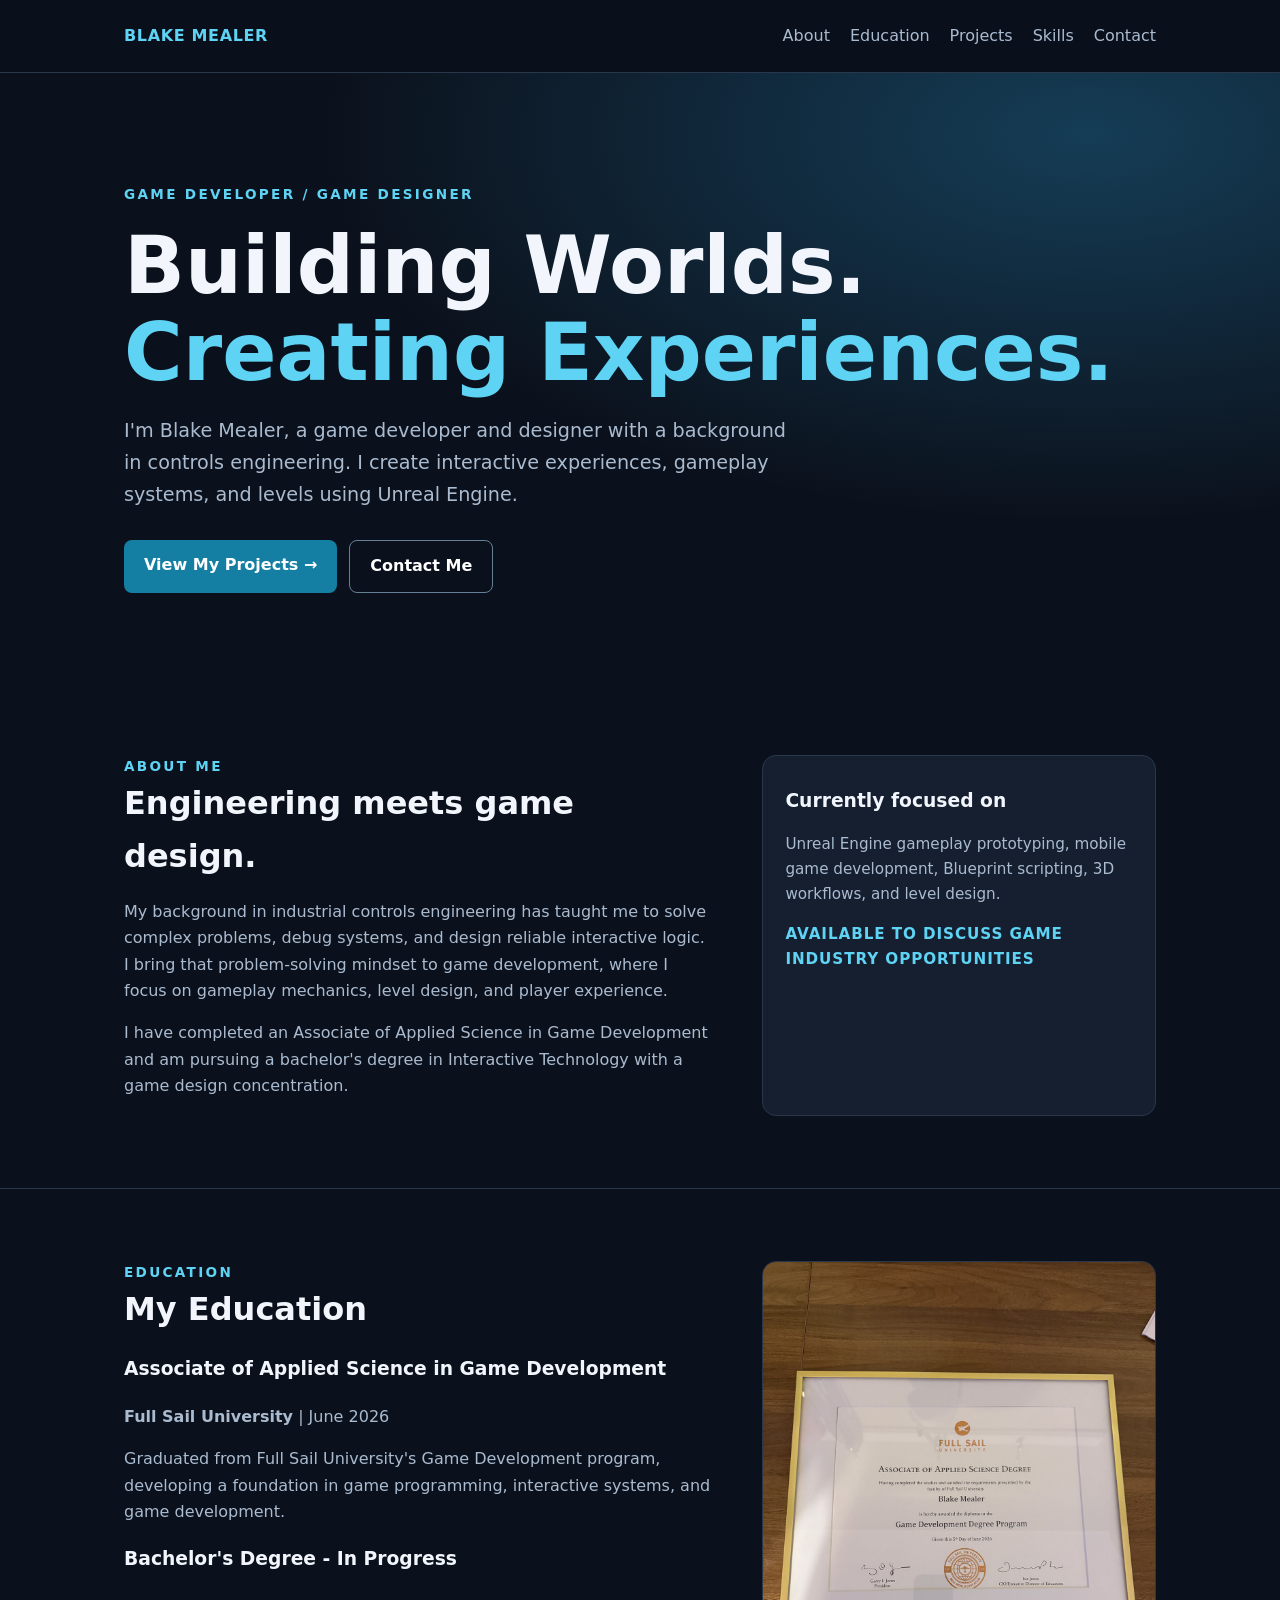
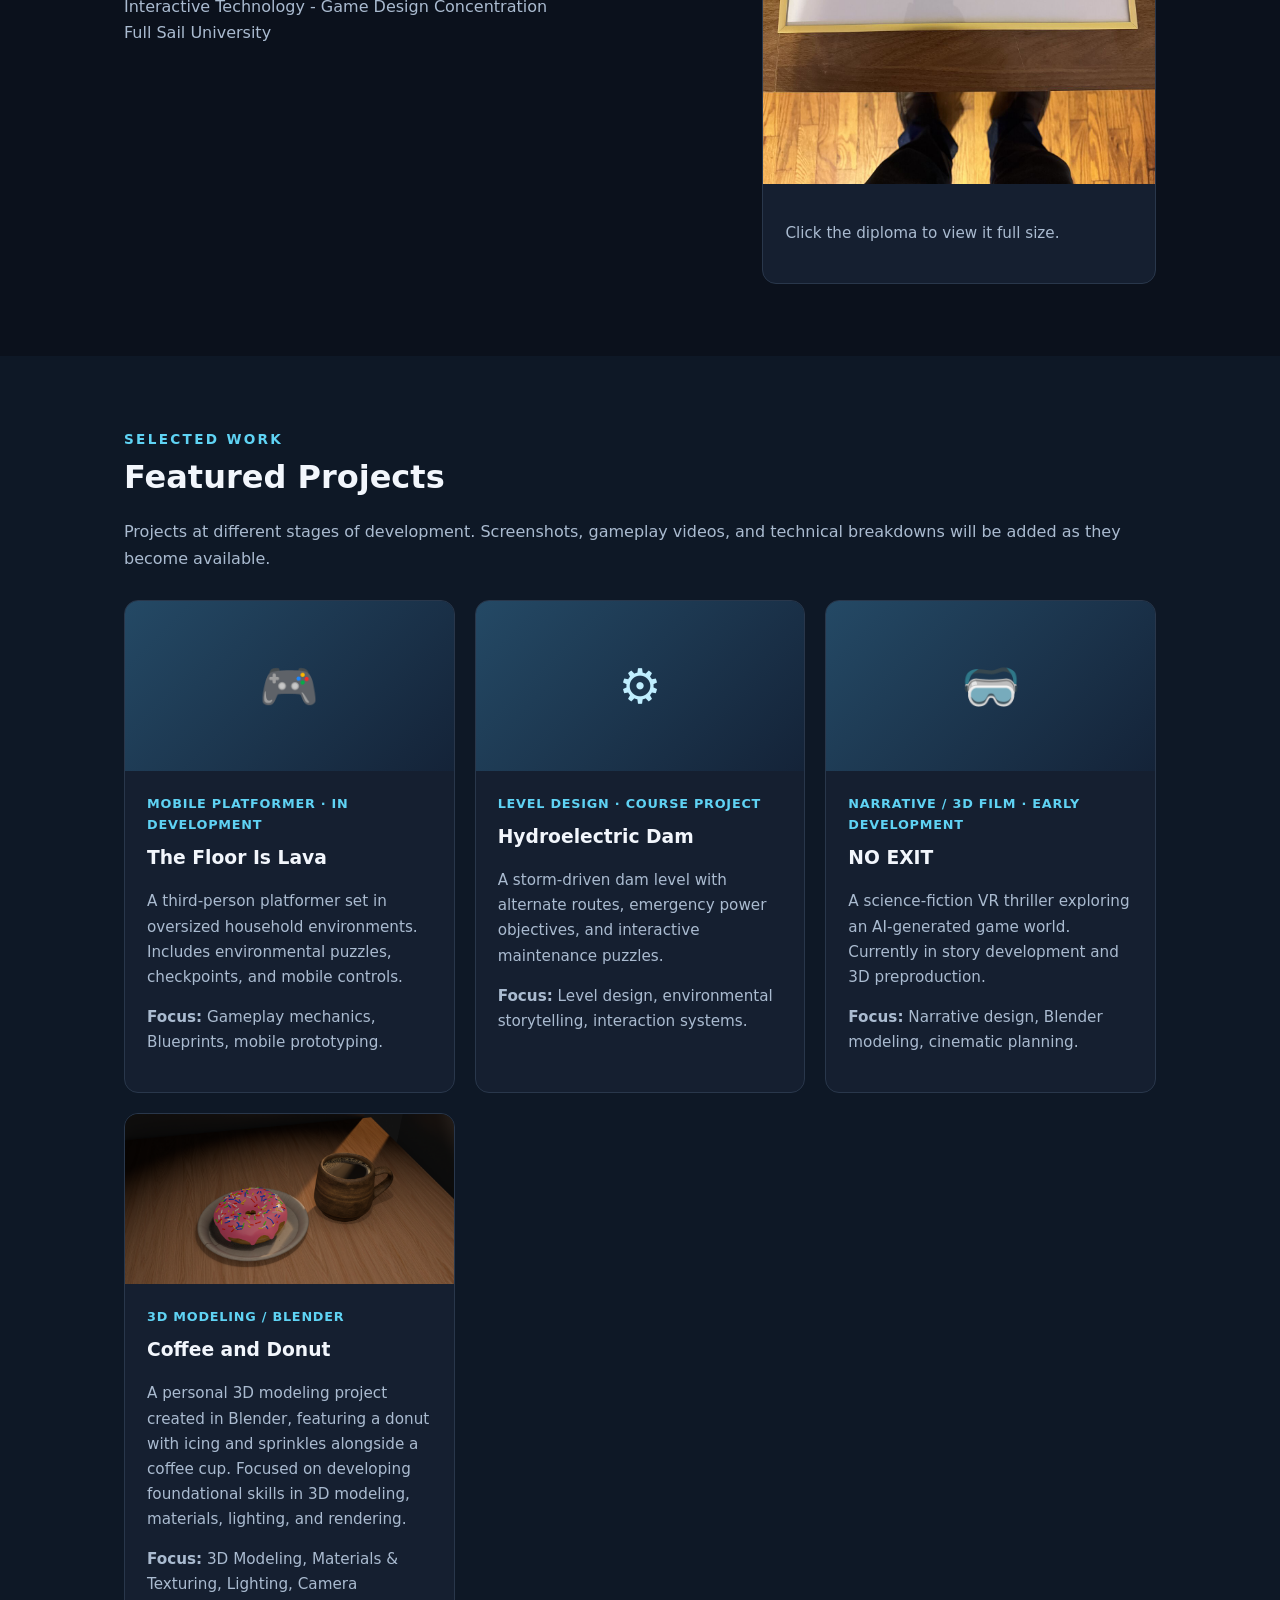
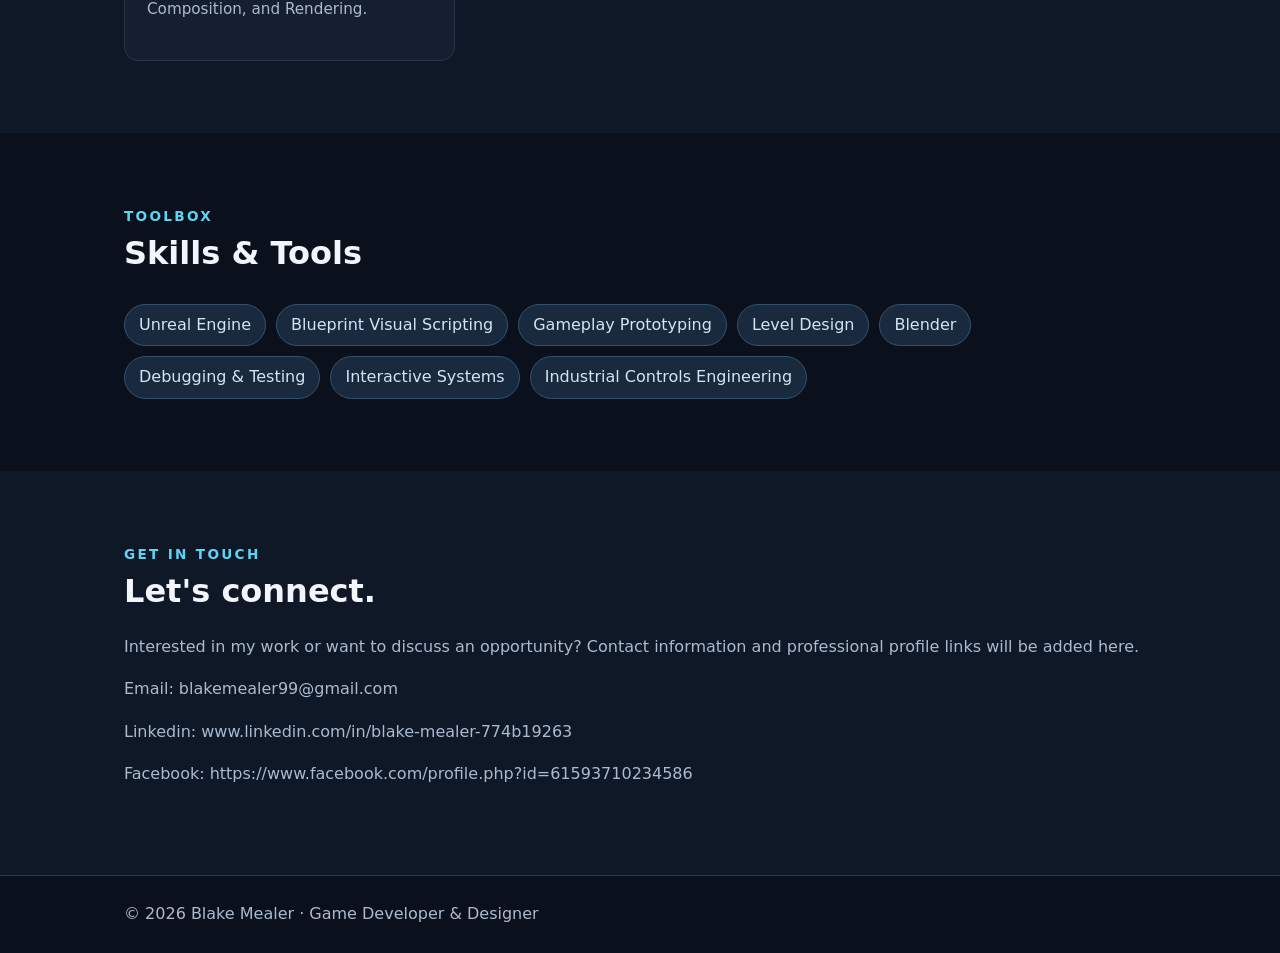
==== commit e5f3add0: "Update diploma image source in index.html" ====
--- a/index.html
+++ b/index.html
@@ -43,7 +43,7 @@
     <div class="card">
       <a href="degree.jpeg" target="_blank" rel="noopener noreferrer">
         <img
-          src="Degree.jpeg"
+          src="AASD Game Dev. Degree.jpeg"
           alt="Full Sail University Associate of Applied Science Diploma"
           style="display:block;width:100%;height:auto;"
         >
